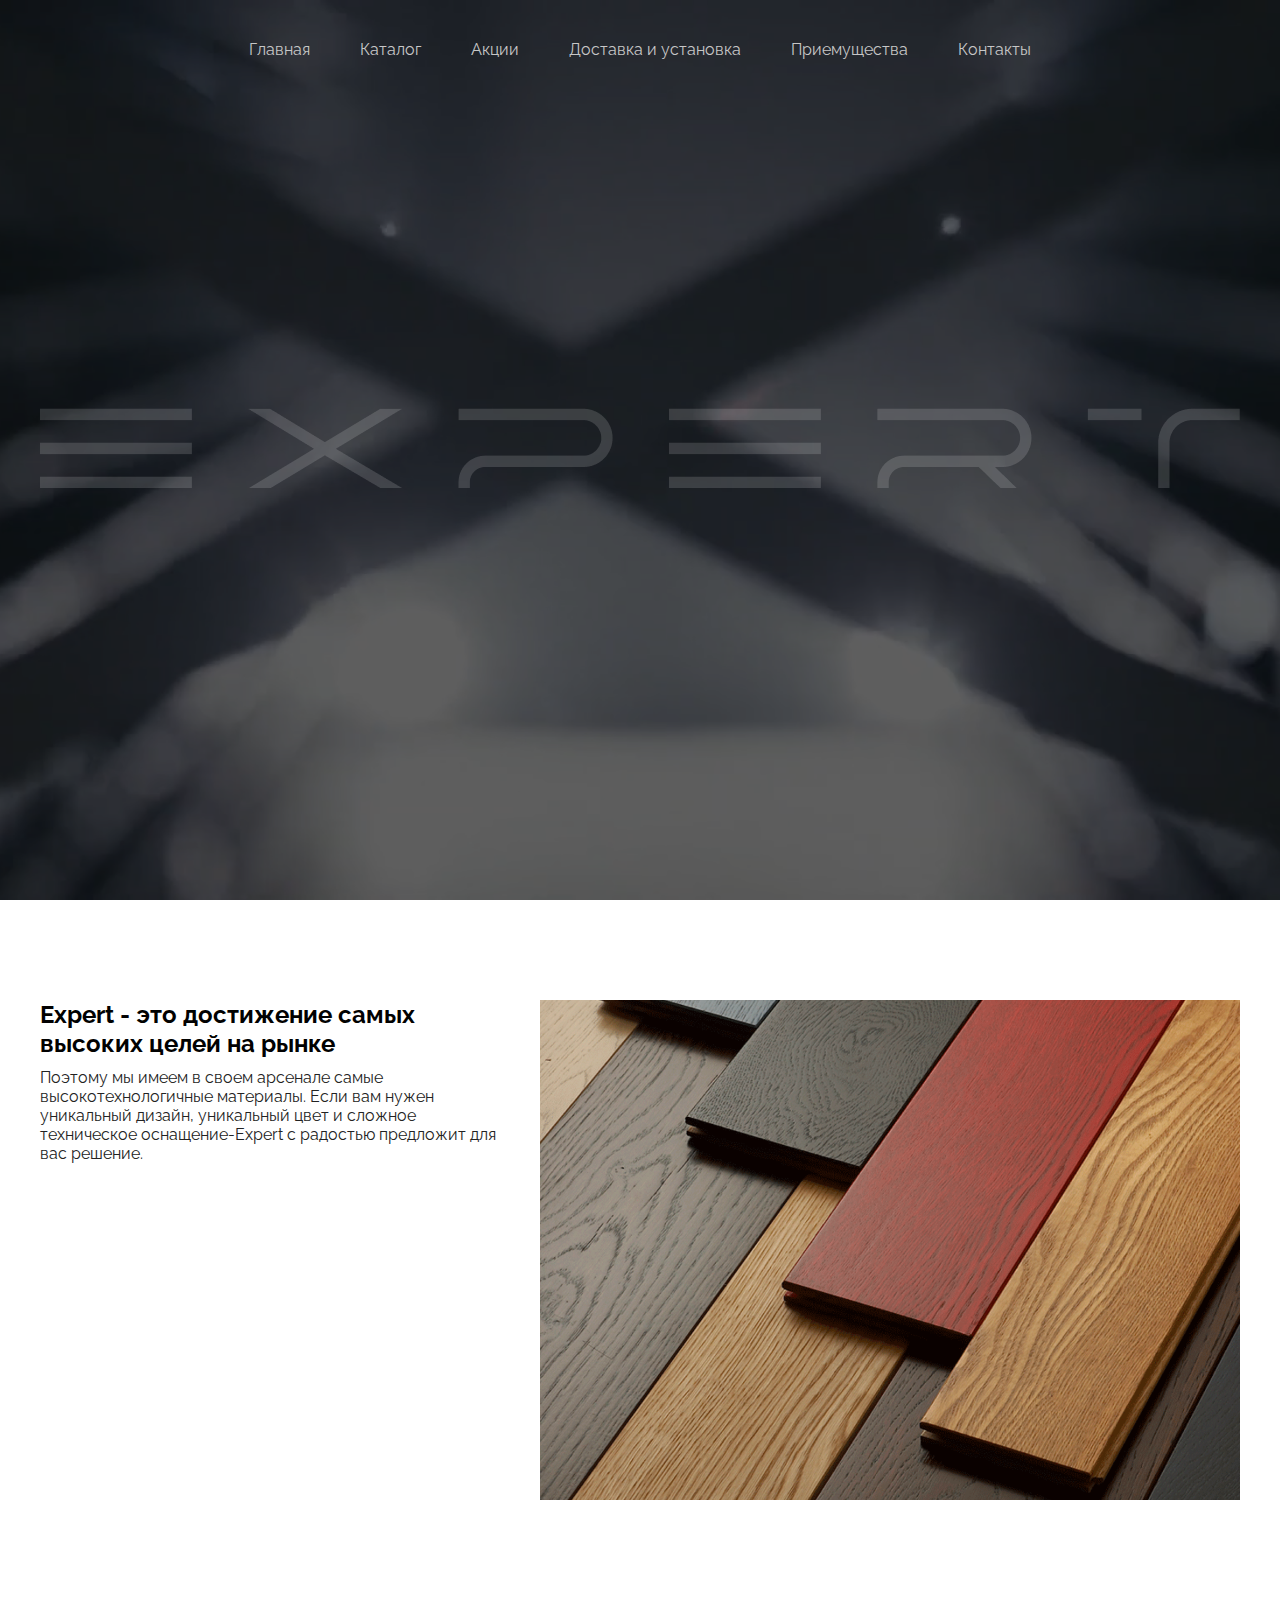
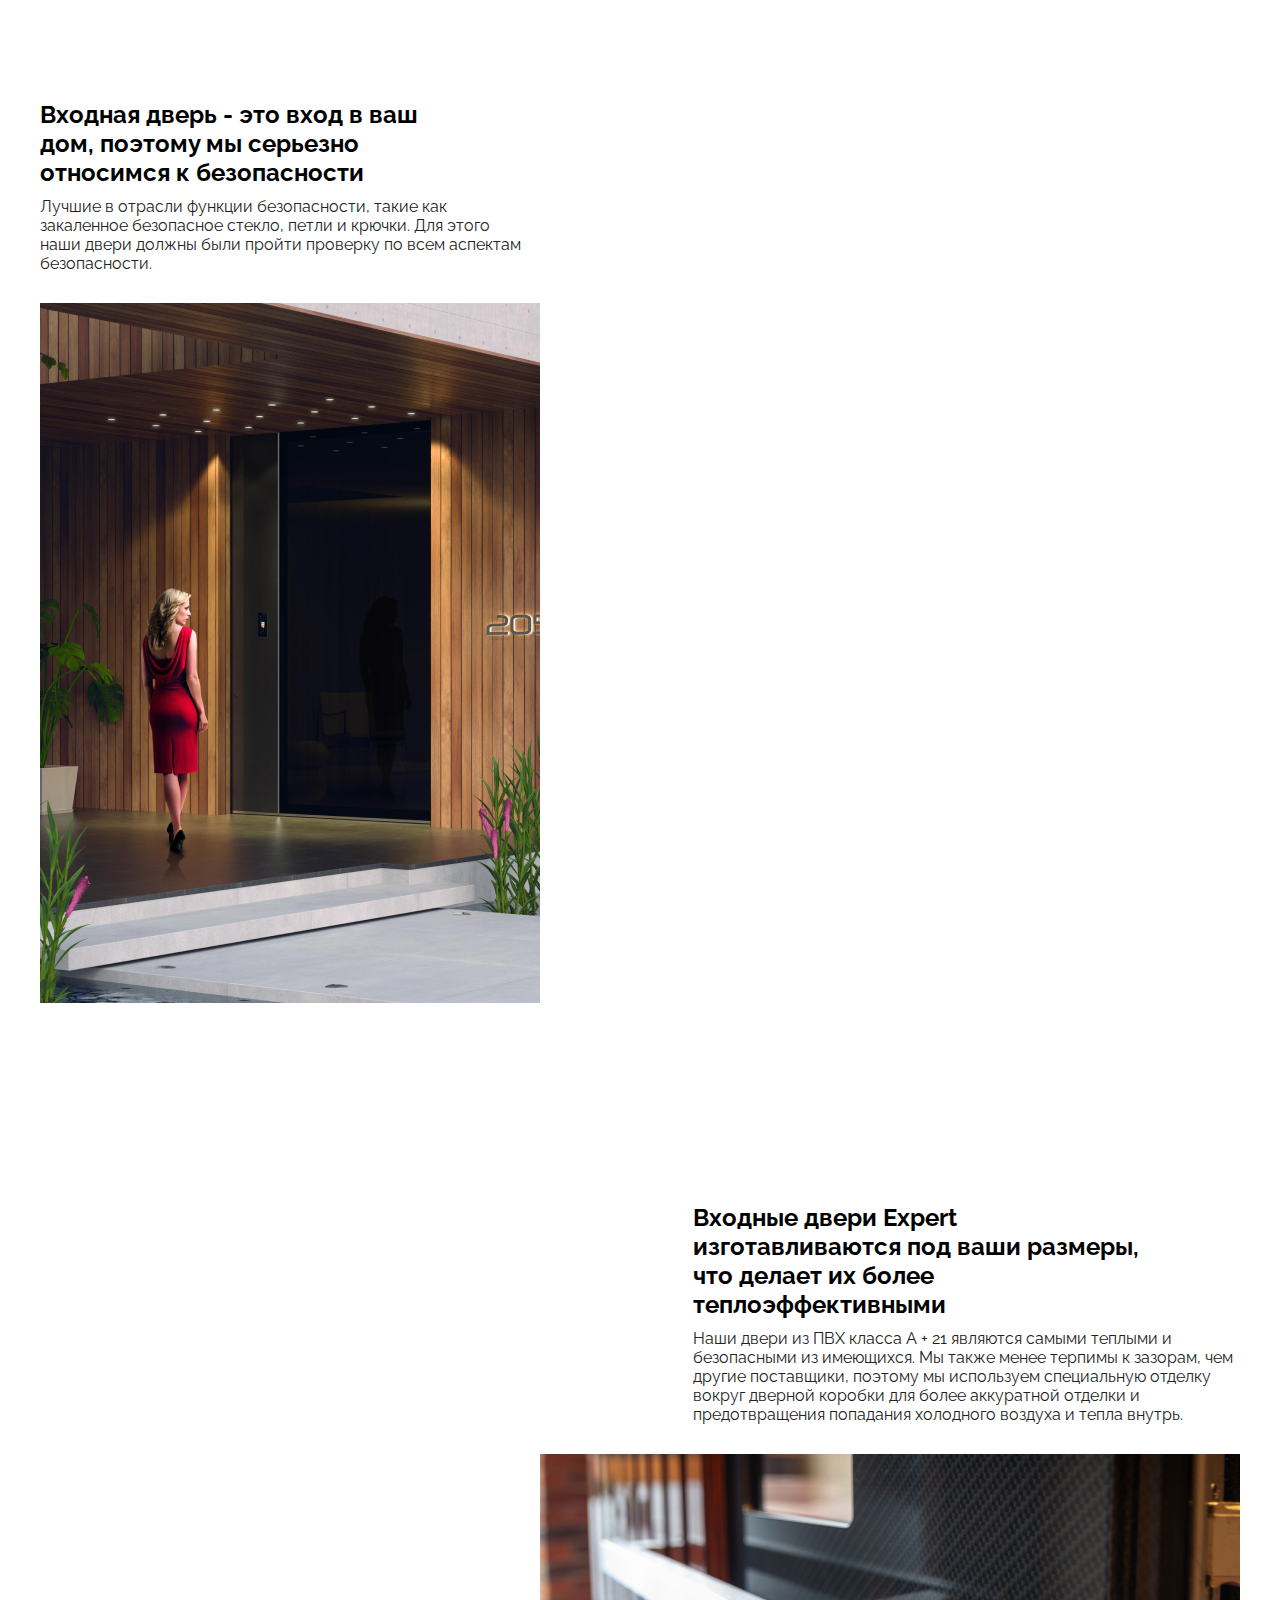
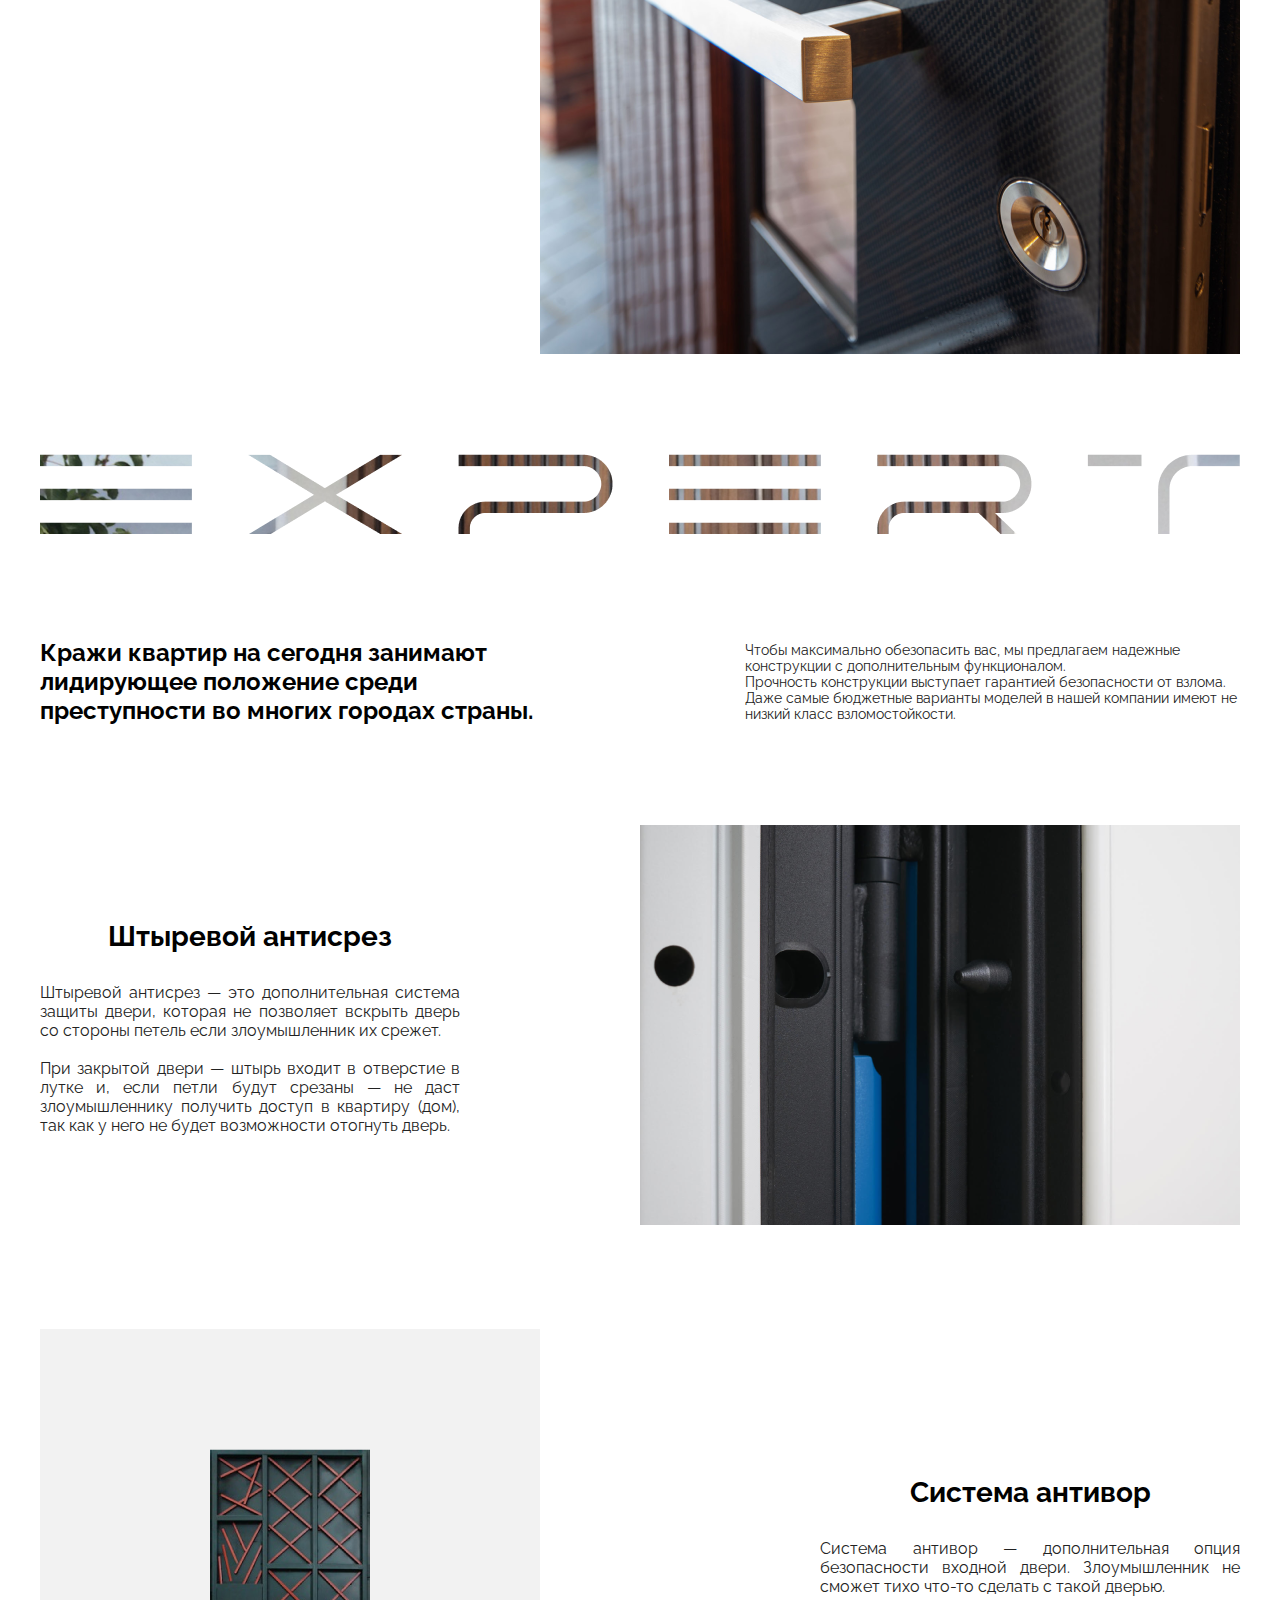
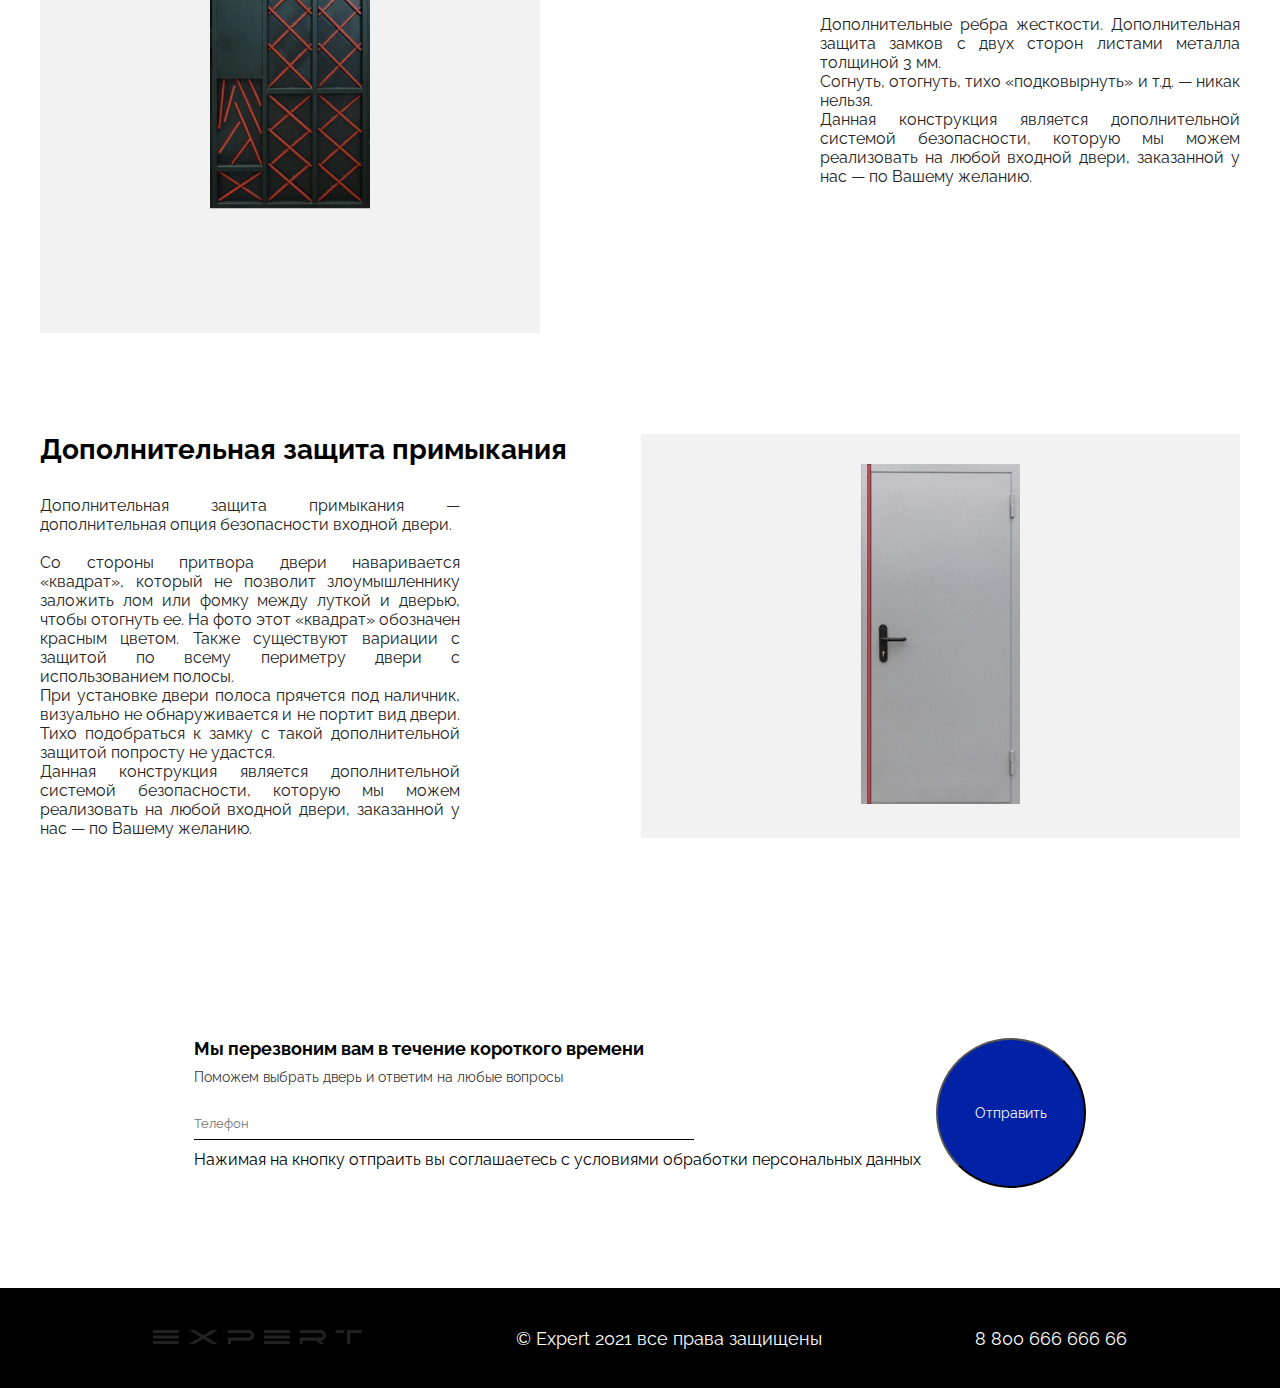
==== index.html @ bbf94a46 "doors" ====
<!DOCTYPE html>
<html lang="en">

<head>
    <meta charset="UTF-8">
    <meta http-equiv="X-UA-Compatible" content="IE=edge">
    <meta name="viewport" content="width=device-width, initial-scale=1.0">
    <link rel="shortcut icon" href="img/Union.svg" type="image/x-icon">
    <title>Expert</title>
    <link rel="stylesheet" href="css/all.min.css">
    <link rel="stylesheet" href="css/main.css">
    <link rel="stylesheet" href="css/media.css">
    <script src="js/jQuery.js"></script>
</head>

<body>
    <header class="main__header">
        <div class="container">
            <div class="header__nav">
                <ul class="header__list">
                    <li class="header__item">
                        <a href="#!" class="header__link">Главная</a>
                    </li>
                    <li class="header__item">
                        <a href="pages/catalog.html" class="header__link">Каталог</a>
                    </li>
                    <li class="header__item">
                        <a href="pages/catalog.html#discount" class="header__link">Акции</a>
                    </li>
                    <li class="header__item">
                        <a href="pages/delivery.html" class="header__link">Доставка и установка</a>
                    </li>
                    <li class="header__item">
                        <a href="#features" class="header__link">Приемущества</a>
                    </li>
                    <li class="header__item">
                        <a href="#contact" class="header__link">Контакты</a>
                    </li>
                </ul>
            </div>
            <div class="header__menu"></div>
        </div>
        <div class="header__logo">
            <img src="img/expertGrey.png" alt="">
        </div>
    </header>
    <main>
        <section class="features" id="features">
            <div class="container">
                <div class="firstFeature feature">
                    <div class="firstFeature__content">
                        <h2 class="firstFeature__title title">Expert - это достижение самых высоких целей на рынке</h2>
                        <p class="firstFeature__txt txt">
                            Поэтому мы имеем в своем арсенале самые высокотехнологичные материалы. Если вам нужен
                            уникальный дизайн, уникальный цвет и сложное техническое оснащение-Expert с радостью
                            предложит для вас решение.
                        </p>
                    </div>
                    <div class="firstFeature__img feature__img">
                        <img src="img/goalBanner.png" alt="">
                    </div>
                </div>

                <div class="secondFeature feature">
                    <div class="secondFeature__content">
                        <h2 class="secondFeature__title title">Входная дверь - это вход в ваш дом, поэтому мы серьезно
                            относимся к безопасности </h2>
                        <p class="secondFeature__txt txt">
                            Лучшие в отрасли функции безопасности, такие как закаленное безопасное стекло, петли и
                            крючки. Для этого наши двери должны были пройти проверку по всем аспектам безопасности.
                        </p>
                    </div>
                    <div class="secondFeature__img feature__img">
                        <img src="img/safeBanner.png" alt="">
                    </div>
                </div>

                <div class="thirdFeature feature">
                    <div class="thirdFeature__content">
                        <h2 class="thirdFeature__title title">Входные двери Expert изготавливаются под ваши размеры, что
                            делает их более теплоэффективными</h2>
                        <p class="thirdFeature__txt txt">
                            Наши двери из ПВХ класса A + 21 являются самыми теплыми и безопасными из имеющихся. Мы также
                            менее терпимы к зазорам, чем другие поставщики, поэтому мы используем специальную отделку
                            вокруг дверной коробки для более аккуратной отделки и предотвращения попадания холодного
                            воздуха и тепла внутрь.
                        </p>
                    </div>
                    <div class="thirdFeature__img feature__img">
                        <img src="img/sizeBanner.png" alt="">
                    </div>
                </div>

            </div>
        </section>
        <div class="expert__banner container">
            <img src="img/expertColor.png" alt="" class="expert__banner-image">
        </div>
        <section class="safe">
            <div class="container">
                <div class="safe__info">
                    <h2 class="safe__info-title title">
                        Кражи квартир на сегодня занимают лидирующее положение среди преступности во многих городах
                        страны.
                    </h2>
                    <p class="safe__info-txt txt">
                        Чтобы максимально обезопасить вас, мы предлагаем надежные конструкции с дополнительным
                        функционалом.<br>
                        Прочность конструкции выступает гарантией безопасности от взлома. Даже самые бюджетные варианты
                        моделей в нашей компании имеют не низкий класс взломостойкости.
                    </p>
                </div>
                <div class="safe__content">
                    <div class="safe__content-info">
                        <h2 class="safe__content-title">Штыревой антисрез</h2>
                        <p class="safe__content-txt txt">
                            Штыревой антисрез — это дополнительная система защиты двери, которая не позволяет вскрыть дверь со стороны петель если злоумышленник их срежет.<br><br>
                            При закрытой двери — штырь входит в отверстие в лутке и, если петли будут срезаны — не даст злоумышленнику получить доступ в квартиру (дом), так как у него не будет возможности
                            отогнуть дверь.
                        </p>
                    </div>
                    <div class="safe__content-img">
                        <img src="img/safe1.png" alt="">
                    </div>
                </div>
                <div class="safe__content">
                    <div class="safe__content-img firstSafe__border">
                        <img src="img/safe2.png" alt="">
                    </div>
                    <div class="safe__content-info">
                        <h2 class="safe__content-title">Система антивор</h2>
                        <p class="safe__content-txt txt">
                            Система антивор — дополнительная опция безопасности входной двери. Злоумышленник не сможет тихо что-то сделать с такой дверью.<br><br>
                            Дополнительные ребра жесткости. Дополнительная защита замков с двух сторон листами металла толщиной 3 мм.<br>
                            Согнуть, отогнуть, тихо «подковырнуть» и т.д. — никак нельзя.<br>
                            Данная конструкция является дополнительной системой безопасности, которую мы можем
                            реализовать на любой входной двери, заказанной у нас — по Вашему желанию.<br>
                        </p>
                    </div>

                </div>
                <div class="safe__content">
                    <div class="safe__content-info">
                        <h2 class="safe__content-title">Дополнительная защита примыкания</h2>
                        <p class="safe__content-txt txt">
                            Дополнительная защита примыкания — дополнительная опция безопасности входной двери.<br><br>
                            Со стороны притвора двери наваривается «квадрат», который не позволит злоумышленнику
                            заложить лом или фомку между луткой и дверью, чтобы отогнуть ее. На фото этот «квадрат»
                            обозначен красным цветом. Также существуют вариации с защитой по всему периметру двери с
                            использованием полосы.<br>
                            При установке двери полоса прячется под наличник, визуально не обнаруживается и не портит вид двери. Тихо подобраться к замку с такой дополнительной защитой попросту не удастся.<br>
                            Данная конструкция является дополнительной системой безопасности, которую мы можем
                            реализовать на любой входной двери, заказанной у нас — по Вашему желанию.
                        </p>
                    </div>
                    <div class="safe__content-img secondSafe__border">
                        <img src="img/safe3.png" alt="">
                    </div>
                </div>
            </div>
        </section>
        <section class="contact" id="contact">
            <div class="container">
                <div class="contact__info">
                    <h2 class="contact__title">Мы перезвоним вам в течение короткого времени</h2>
                    <span class="firstInfo__span">Поможем выбрать дверь и ответим на любые вопросы</span>
                    <input type="text" class="contact__input" placeholder="Телефон">
                    <span class="">Нажимая на кнопку отпраить вы соглашаетесь с условиями обработки персональных данных</span>
                </div>
                <button class="contact__button">Отправить</button>
            </div>
            
        </section>
    </main>
    <footer>
            <div class="footer__logo">
                <img src="img/smallLogo.png" alt="">
            </div>
            <span class="footer__span">&copy; Expert 2021 все права защищены</span>
            <a class="footer__span" href="tel:+8 800 666 666 66">8 800 666 666 66</a>
    </footer>

    <script src="js/main.js"></script>
</body>

</html>
---- css/main.css ----
@import 'font.css';

* {
    margin: 0;
    padding: 0;
    box-sizing: border-box;
    font-family: "Raleway";
    scroll-behavior: smooth;
}

/* 
body {
    background-size: cover;
} */

ul {
    list-style: none;
}

a {
    text-decoration: none;
}

.container {
    max-width: 1200px;
    width: 100%;
    margin: 0 auto;
}

.title {
    color: #010101;
    font-size: 24px;
    letter-spacing: 2%;
    line-height: 28, 8px;
}

.txt {
    color: #222;
    letter-spacing: 2%;
    line-height: 20, 8px;
}

/* header start */

.main__header {
    position: relative;
    width: 100%;
    min-height: 100vh;
    background: url(../img/headerBack.png) no-repeat center center / cover;
}

.header__nav {
    display: flex;
    align-items: center;
    justify-content: center;
}

.header__list {
    display: flex;
    justify-content: center;
    align-items: center;
    column-gap: 50px;
    padding: 40px 0;
}

.header__link {
    color: #C7C7C7;
    letter-spacing: 2%;
    transition: .5s;
}

.header__link:hover {
    color: #fff;
}

.header__logo {
    position: absolute;
    top: 50%;
    left: 50%;
    transform: translate(-50%, -50%);
}

/* header end */

/* feature start */

.feature {
    padding-top: 100px;
    margin-bottom: 100px;
}

.firstFeature {
    display: flex;
    justify-content: space-between;
}

.firstFeature__title {
    max-width: 404px;
    width: 100%;
    margin-bottom: 10px;
}

.firstFeature__txt {
    max-width: 460px;
    width: 100%;
}

.firstFeature__img {
    max-width: 700px;
    max-height: 500px;
    overflow: hidden;
}

.feature__img {
    width: 100%;
    height: 100%;
    object-fit: cover;
}

.secondFeature__title {
    max-width: 411px;
    width: 100%;
    margin-bottom: 10px;
}

.secondFeature__txt {
    max-width: 485px;
    width: 100%;
    margin-bottom: 30px;
}

.secondFeature__img {
    max-width: 500px;
    max-height: 700px;
    overflow: hidden;
}

.thirdFeature {
    display: flex;
    flex-direction: column;
    align-items: end;
}

.thirdFeature__title {
    max-width: 449px;
    width: 100%;
    margin-bottom: 10px;
}

.thirdFeature__txt {
    max-width: 547px;
    width: 100%;
    margin-bottom: 30px;
}

.thirdFeature__img {
    max-width: 700px;
    max-height: 500px;
    overflow: hidden;
}

/* feature end */
/* expert start */

.expert__banner {
    margin-bottom: 100px;
}

/* expert end */

/* safe start */

.safe__info,
.safe__content {
    display: flex;
    justify-content: space-between;
    align-items: center;
    margin-bottom: 100px;
}

.safe__info-title {
    max-width: 500px;
    width: 100%;
}

.safe__info-txt {
    max-width: 495px;
    width: 100%;
    font-size: 14px;
}

.safe__content-info {
    text-align: center;
}

.safe__content-title {
    font-size: 28px;
    color: #010101;
    margin-bottom: 30px;
}

.safe__content-txt {
    max-width: 420px;
    width: 100%;
    text-align: justify;
}

.firstSafe__border,
.secondSafe__border {
    background: #f2f2f2;
}

.firstSafe__border {
    padding: 120px 170px;
}

.secondSafe__border {
    padding: 30px 220px;
}

/* safe end */
/* contact start */

.contact {
    display: flex;
    justify-content: center;
    padding: 100px 0;
}

.contact__title {
    font-size: 18px;
    margin-bottom: 10px;
}

.contact .container {
    display: flex;
    justify-content: center;
}

.contact__info {
    display: flex;
    flex-direction: column;
}

.firstInfo__span {
    margin-bottom: 30px;
    font-size: 14px;
    color: #383838;
}

.contact__input {
    max-width: 500px;
    width: 100%;
    border: none;
    border-bottom: 1px solid #010101;
    padding-bottom: 8px;
    margin-bottom: 10px;
}

.contact__button {
    width: 150px;
    height: 150px;
    font-size: 14px;
    color: #fefefe;
    background: #0222A5;
    display: flex;
    justify-content: center;
    align-items: center;
    border-radius: 50%;
    margin-left: 15px;
}

/* contact end */
/* footer__start */

footer {
    min-height: 100px;
    background: #010101;
    display: flex;
    align-items: center;
    justify-content: space-evenly;
}

.footer__span {
    color: #fefefe;
    font-size: 18px;
}

/* footer__ end */

/* delivery start */

.delivery {
    position: relative;
    padding: 150px 0;
    width: 100%;
    min-height: 500px;
    background: #010101;
}

.delivery__nav {
    justify-content: space-between;
}

.delivery__link {
    color: #222;
}

.delivery__link:hover {
    color: rgb(131, 62, 62);
}

.delivery__info {
    display: flex;
    flex-direction: column;
    justify-content: center
}

.delivery__info-title {
    font-size: 24px;
    max-width: 586px;
    width: 100%;
    color: #fefefe;
    margin-bottom: 20px;
}

.delivery__info-txt {
    font-size: 18px;
    max-width: 350px;
    width: 100%;
    color: #727272;
    margin-bottom: 40px;
}

.delivery__info-btn {
    font-size: 18px;
    color: #fefefe;
    display: flex;
    align-items: center;
    column-gap: 10px;
}

.delivery__img {
    position: absolute;
    top: 0;
    right: 0;
}

.delivery__content {
    margin: 100px 0;
    display: flex;
    flex-direction: column;
}

.delivery__content-title {
    max-width: 660px;
    width: 100%;
    font-size: 24px;
    color: #010101;
    margin-bottom: 20px;
}

.delivery__content-txt {
    max-width: 522px;
    width: 100%;
    color: #010101;
    margin-bottom: 30px;
    padding: 10px 0;
    border-top: 1px solid #e5e5e5;
    border-bottom: 1px solid #e5e5e5;
}

.delivery__content-txt2 {
    max-width: 490px;
    width: 100%;
    color: #212121;
    margin-bottom: 10px;
}

.delivery__content-km {
    max-width: 470px;
    min-height: 40px;
    width: 100%;
    height: 100%;
    display: flex;
    align-items: center;
    justify-content: center;
    font-size: 14px;
    color: #010101;
    background: #e6e6e6;
    margin-bottom: 20px;
}

.delivery__content-span {
    font-size: 14px;
    color: #0222A5;
    letter-spacing: 2%;
}

/* delivery end */

/* catalogs start */

.catalogs .container {
    margin: 50px auto;
    display: flex;
    justify-content: space-between;
}

.catalog__title {
    font-size: 20px;
    margin-bottom: 15px;
}

.catalog__item {
    margin-bottom: 10px;
}

.catalog__link {
    color: #727272;
    transition: .4s;
}

.catalog__link:hover {
    color: #222;
}

.shop__cards {
    display: flex;
    justify-content: space-between;
    margin-bottom: 100px;
}

.shop__card-box {
    max-width: 370px;
    width: 100%;
    min-height: 487px;
    background: #f2f2f2;
    display: flex;
    align-items: center;
    justify-content: center;
    flex-direction: column;
    padding: 0 105px;
    margin-bottom: 10px;
    position: relative;
}

.shop__name {
    font-weight: 600;
    font-size: 18px;
    color: #010101;
}

.shop__product {
    margin-bottom: 20px;
    color: #727272;
}

.shop__card-price {
    display: flex;
    justify-content: flex-end;
    color: #010101;
}

.shop__discount {
    display: flex;
    column-gap: 15px;
    justify-content: flex-end;
}

.discount__price {
    text-decoration: line-through;
    color: #727272;
}

.discount__span {
    position: absolute;
    top: 0;
    left: 0;
    width: 50px;
    height: 50px;
    color: #fefefe;
    background: #0222A5;
    display: flex;
    align-items: center;
    justify-content: center;
}

/* catalogs end */
/* desc start */

.desc {
    margin-bottom: 50px;
}

.desc__boxes {
    display: flex;
    column-gap: 30px;
}

.desc__box {
    padding: 10px;
    max-width: 200px;
    width: 100%;
    border: 1px solid #C7C7C7;
}

.desc__form {
    display: flex;
    flex-direction: column;
}

.desc__span {
    display: flex;
    align-items: center;
    justify-content: space-between;
}

.desc__form-input {
    margin: 10px 0;
}

#price,
#material,
#color {
    margin-top: 20px;
}

/* desc end */
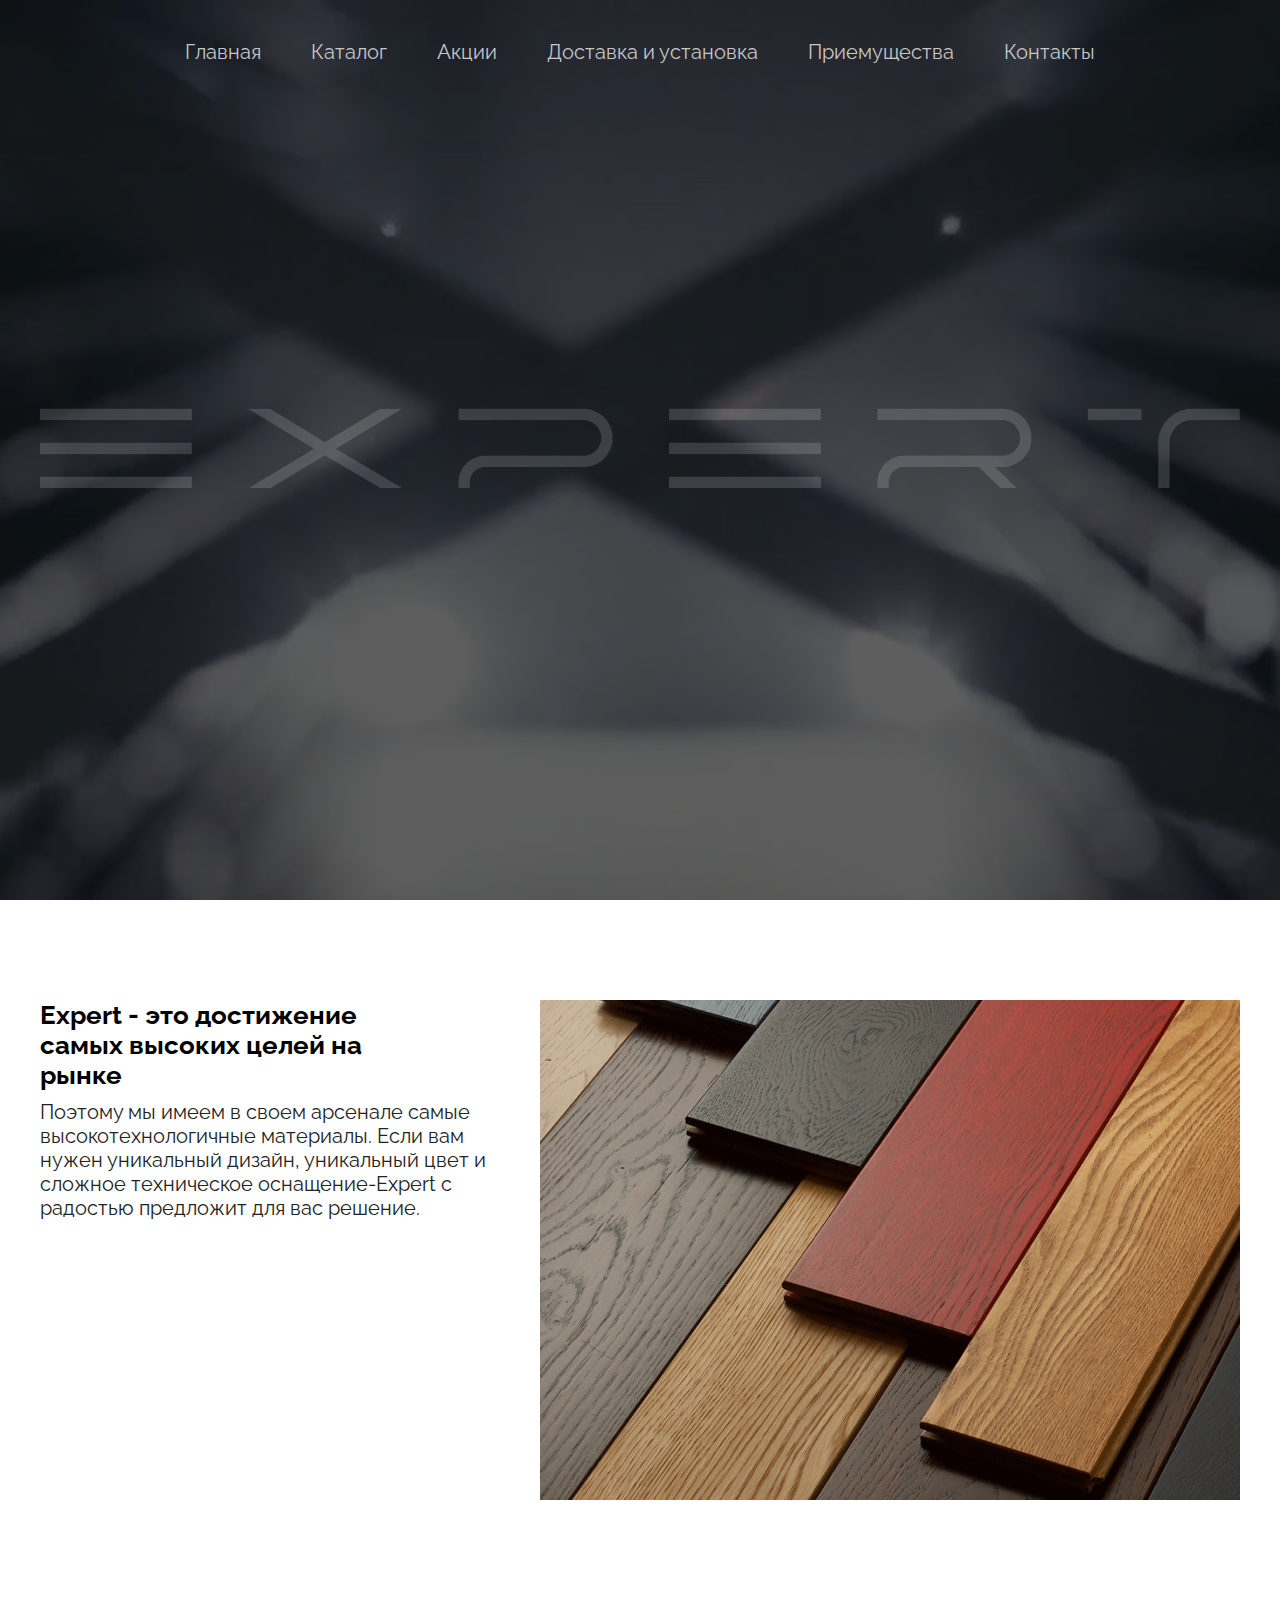
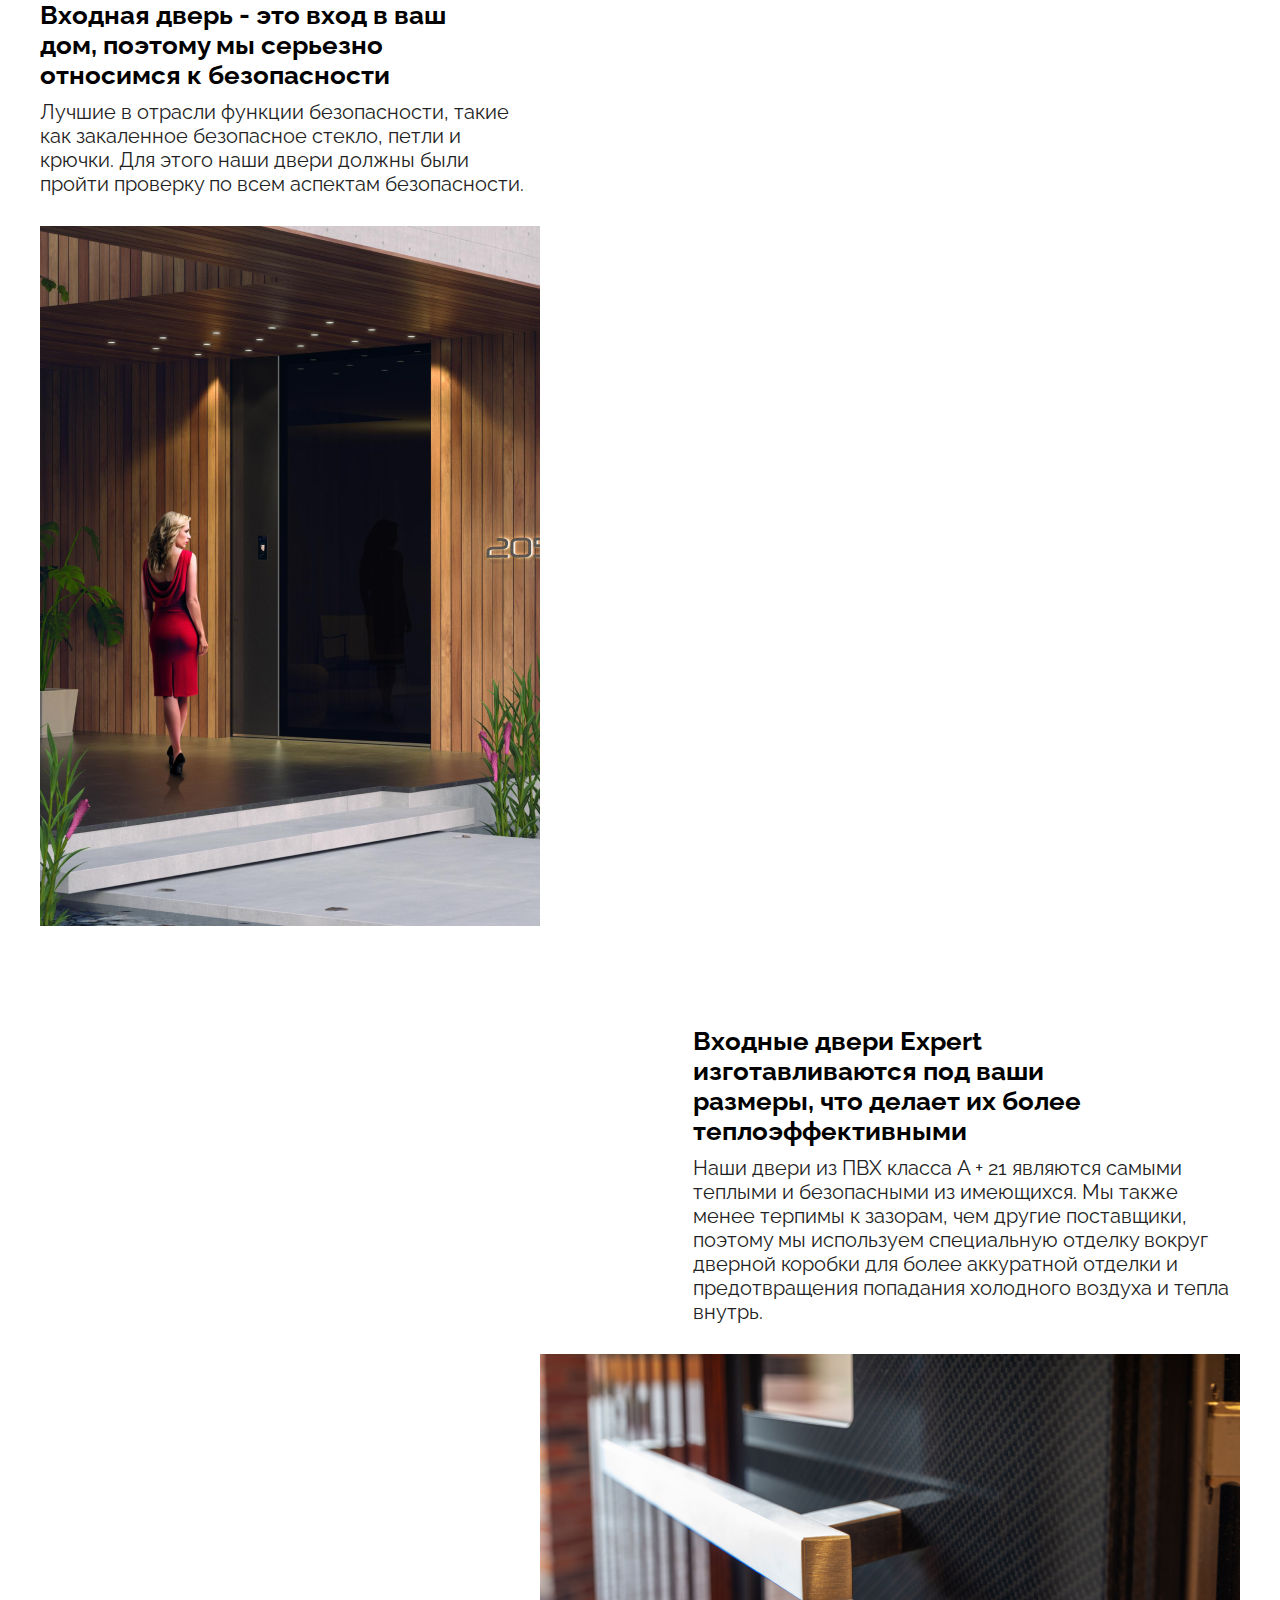
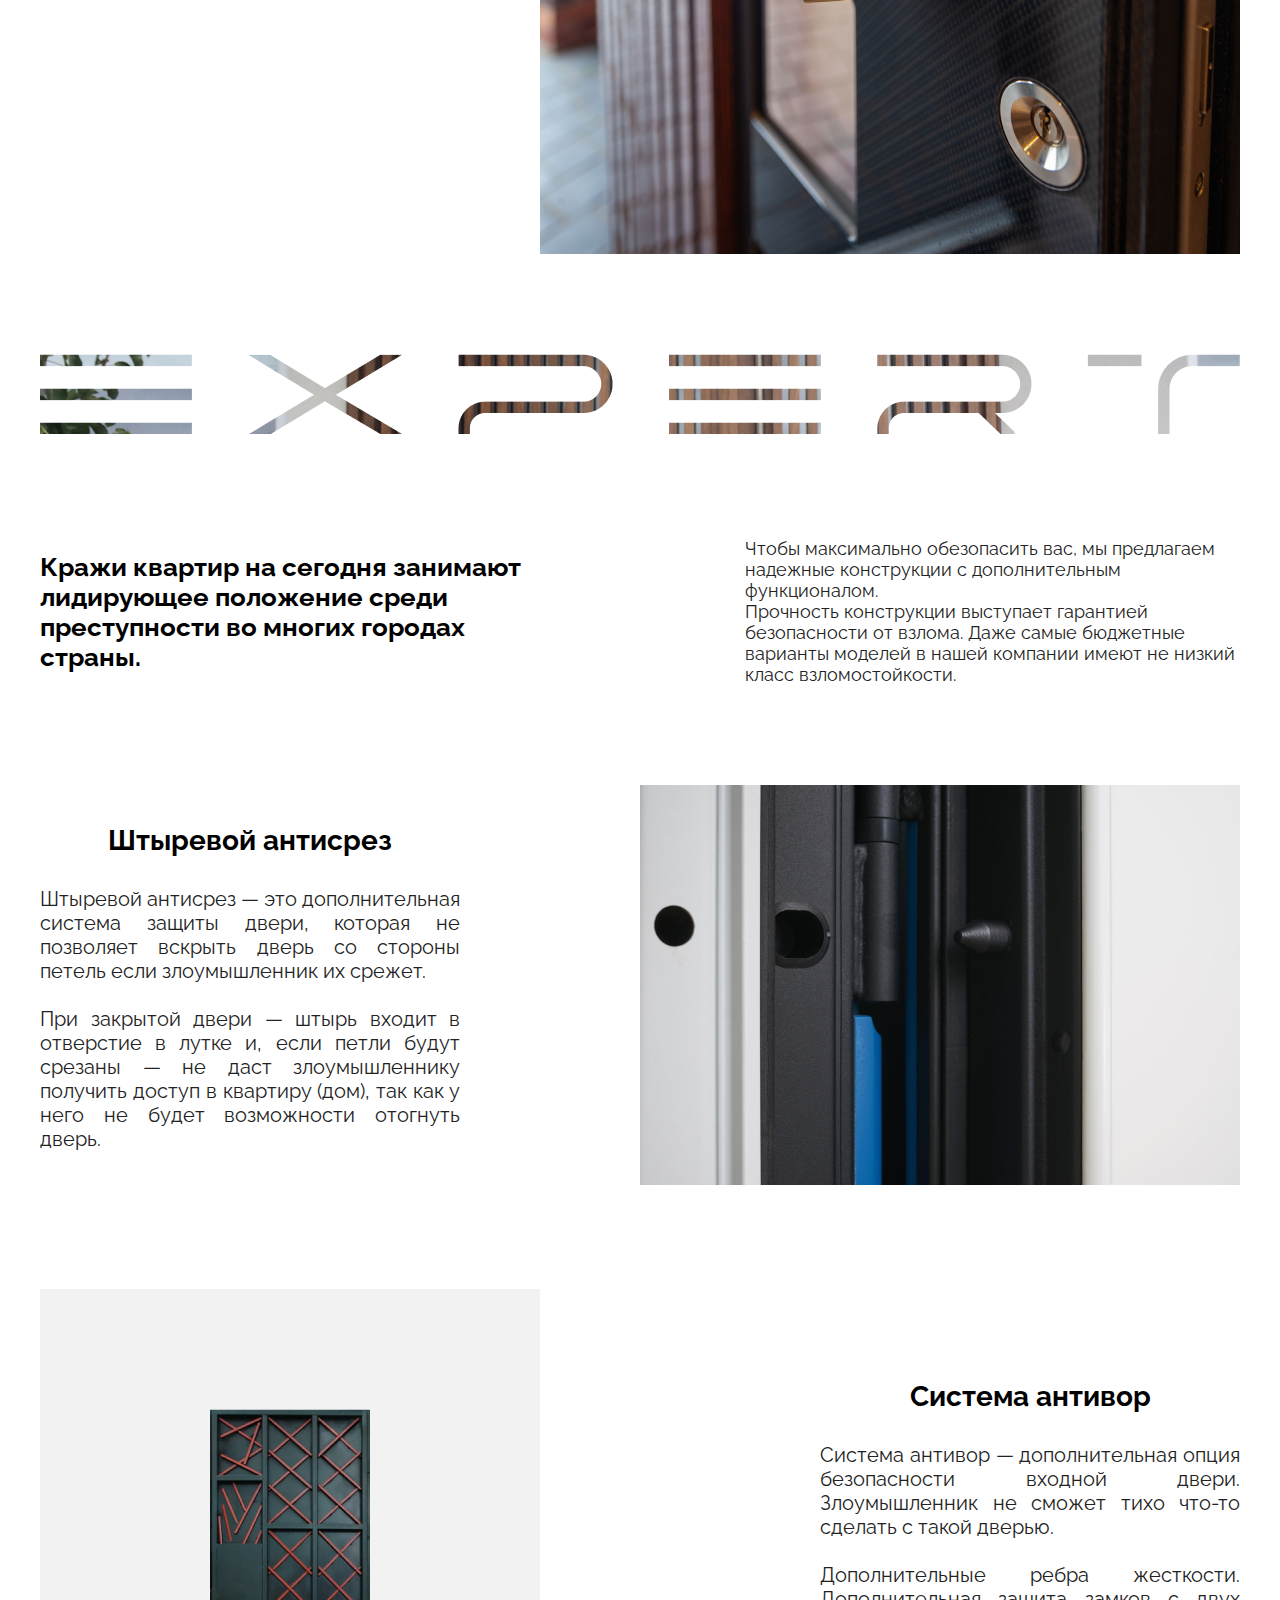
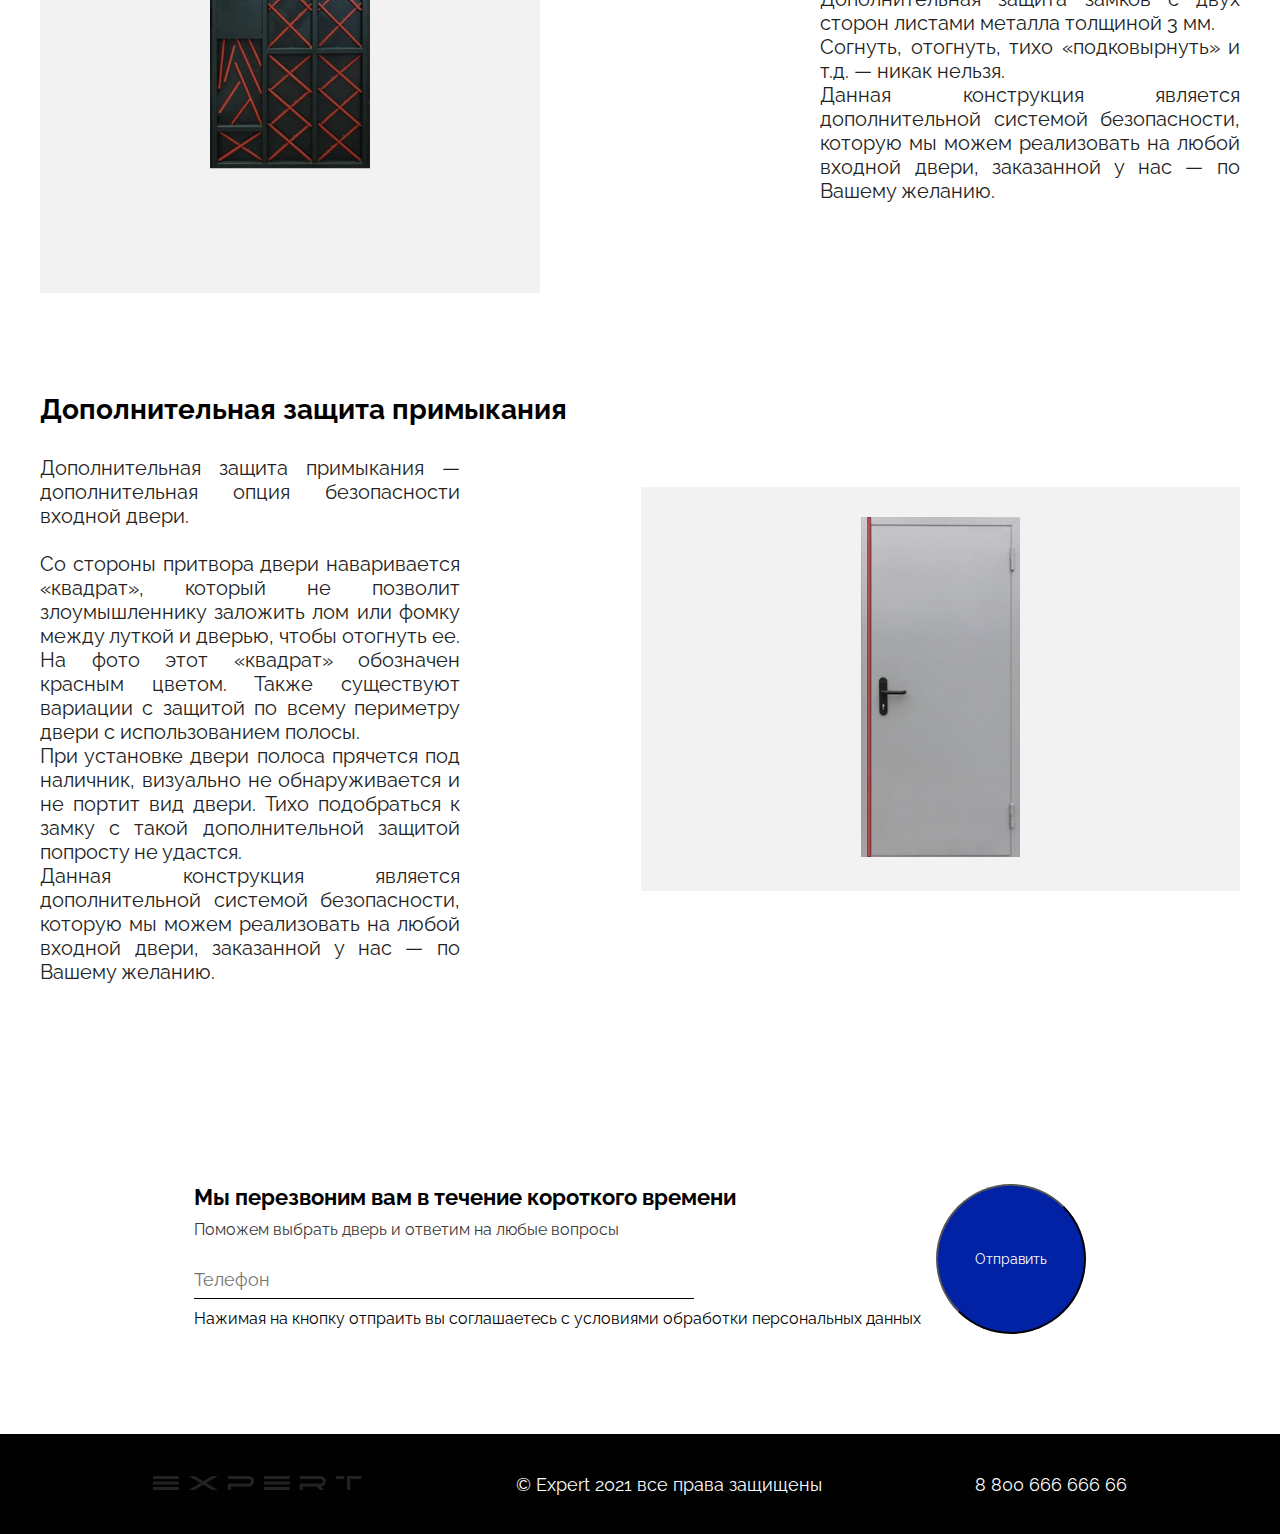
==== commit 027168eb: "big fonts" ====
--- a/index.html
+++ b/index.html
@@ -56,8 +56,8 @@
                             предложит для вас решение.
                         </p>
                     </div>
-                    <div class="firstFeature__img feature__img">
-                        <img src="img/goalBanner.png" alt="">
+                    <div class="firstFeature__img">
+                        <img src="img/goalBanner.png" alt="" class="feature__img">
                     </div>
                 </div>
 
@@ -70,8 +70,8 @@
                             крючки. Для этого наши двери должны были пройти проверку по всем аспектам безопасности.
                         </p>
                     </div>
-                    <div class="secondFeature__img feature__img">
-                        <img src="img/safeBanner.png" alt="">
+                    <div class="secondFeature__img">
+                        <img src="img/safeBanner.png" alt="" class="feature__img">
                     </div>
                 </div>
 
@@ -86,8 +86,8 @@
                             воздуха и тепла внутрь.
                         </p>
                     </div>
-                    <div class="thirdFeature__img feature__img">
-                        <img src="img/sizeBanner.png" alt="">
+                    <div class="thirdFeature__img">
+                        <img src="img/sizeBanner.png" alt="" class="feature__img">
                     </div>
                 </div>
 
--- a/css/main.css
+++ b/css/main.css
@@ -29,7 +29,7 @@
 
 .title {
     color: #010101;
-    font-size: 24px;
+    font-size: 26px;
     letter-spacing: 2%;
     line-height: 28, 8px;
 }
@@ -37,7 +37,8 @@
 .txt {
     color: #222;
     letter-spacing: 2%;
-    line-height: 20, 8px;
+    line-height: 20,8px;
+    font-size: 20px;
 }
 
 /* header start */
@@ -67,6 +68,7 @@
     color: #C7C7C7;
     letter-spacing: 2%;
     transition: .5s;
+    font-size: 20px;
 }
 
 .header__link:hover {
@@ -86,7 +88,6 @@
 
 .feature {
     padding-top: 100px;
-    margin-bottom: 100px;
 }
 
 .firstFeature {
@@ -163,7 +164,13 @@
 /* expert start */
 
 .expert__banner {
-    margin-bottom: 100px;
+    margin: 100px auto;
+}
+
+.expert__banner-image {
+    width: 100%;
+    height: 100%;
+    object-fit: cover;
 }
 
 /* expert end */
@@ -186,7 +193,7 @@
 .safe__info-txt {
     max-width: 495px;
     width: 100%;
-    font-size: 14px;
+    font-size: 18px;
 }
 
 .safe__content-info {
@@ -228,7 +235,7 @@
 }
 
 .contact__title {
-    font-size: 18px;
+    font-size: 22px;
     margin-bottom: 10px;
 }
 
@@ -244,7 +251,7 @@
 
 .firstInfo__span {
     margin-bottom: 30px;
-    font-size: 14px;
+    font-size: 16px;
     color: #383838;
 }
 
@@ -255,6 +262,7 @@
     border-bottom: 1px solid #010101;
     padding-bottom: 8px;
     margin-bottom: 10px;
+    font-size: 18px;
 }
 
 .contact__button {
@@ -325,15 +333,15 @@
 }
 
 .delivery__info-txt {
-    font-size: 18px;
-    max-width: 350px;
+    font-size: 20px;
+    max-width: 400px;
     width: 100%;
     color: #727272;
     margin-bottom: 40px;
 }
 
 .delivery__info-btn {
-    font-size: 18px;
+    font-size: 22px;
     color: #fefefe;
     display: flex;
     align-items: center;
@@ -368,6 +376,7 @@
     padding: 10px 0;
     border-top: 1px solid #e5e5e5;
     border-bottom: 1px solid #e5e5e5;
+    font-size: 20px;
 }
 
 .delivery__content-txt2 {
@@ -375,6 +384,7 @@
     width: 100%;
     color: #212121;
     margin-bottom: 10px;
+    font-size: 20px;
 }
 
 .delivery__content-km {
@@ -389,6 +399,7 @@
     color: #010101;
     background: #e6e6e6;
     margin-bottom: 20px;
+    font-size: 18px;
 }
 
 .delivery__content-span {
@@ -408,7 +419,7 @@
 }
 
 .catalog__title {
-    font-size: 20px;
+    font-size: 22px;
     margin-bottom: 15px;
 }
 
@@ -419,6 +430,7 @@
 .catalog__link {
     color: #727272;
     transition: .4s;
+    font-size: 18px;
 }
 
 .catalog__link:hover {
@@ -447,7 +459,7 @@
 
 .shop__name {
     font-weight: 600;
-    font-size: 18px;
+    font-size: 22px;
     color: #010101;
 }
 
@@ -460,6 +472,7 @@
     display: flex;
     justify-content: flex-end;
     color: #010101;
+    font-size: 20px;
 }
 
 .shop__discount {
--- a/css/media.css
+++ b/css/media.css
@@ -0,0 +1,93 @@
+/* @media (max-width: 1440px) {} */
+/* @media (max-width: 1336px) {} */
+/* @media (max-width: 1320px) {} */
+/* @media (max-width: 1290px) {} */
+@media (max-width: 1140px) {
+
+    /* header start */
+    .container,
+    .expert__banner,
+    .header__logo {
+        max-width: 1000px;
+    }
+
+    .header__logo img {
+        width: 100%;
+    }
+
+    .header__link {
+        font-size: 18px;
+    }
+
+    .title {
+        font-size: 24px;
+    }
+
+    .txt {
+        font-size: 18px;
+    }
+
+    /* header end */
+
+    /* feature start */
+
+    .firstFeature__img {
+        max-width: 540px;
+    }
+
+    .firstFeature__title,
+    .firstFeature__txt {
+        max-width: 410px;
+    }
+
+    .thirdFeature__img {
+        max-width: 550px;
+    }
+
+    .secondSafe__border {
+        padding: 30px 175px;
+    }
+
+    .safe__content-img {
+        max-width: 500px;
+    }
+
+    .safe__content-img img {
+        width: 100%;
+        object-fit: cover;
+    }
+
+    .firstSafe__border {
+        padding: 70px 170px;
+    }
+
+    /* feature end */
+}
+
+@media (max-width: 1024px) {
+    /* delivery start */
+
+    .delivery__info-title,
+    .delivery__info-btn {
+        font-size: 21px;
+    }
+
+    /* delivery end */
+}
+
+@media (max-width: 992px) {
+    .container {
+        max-width: 950px;
+    }
+}
+/* @media (max-width: 768px) {} */
+/* @media (max-width: 736px) {} */
+/* @media (max-width: 734px) {} */
+/* @media (max-width: 684px) {} */
+/* @media (max-width: 667px) {} */
+/* @media (max-width: 576px) {} */
+/* @media (max-width: 414px) {} */
+/* @media (max-width: 412px) {} */
+/* @media (max-width: 375px) {} */
+/* @media (max-width: 360px) {} */
+/* @media (max-width: 320px) {} */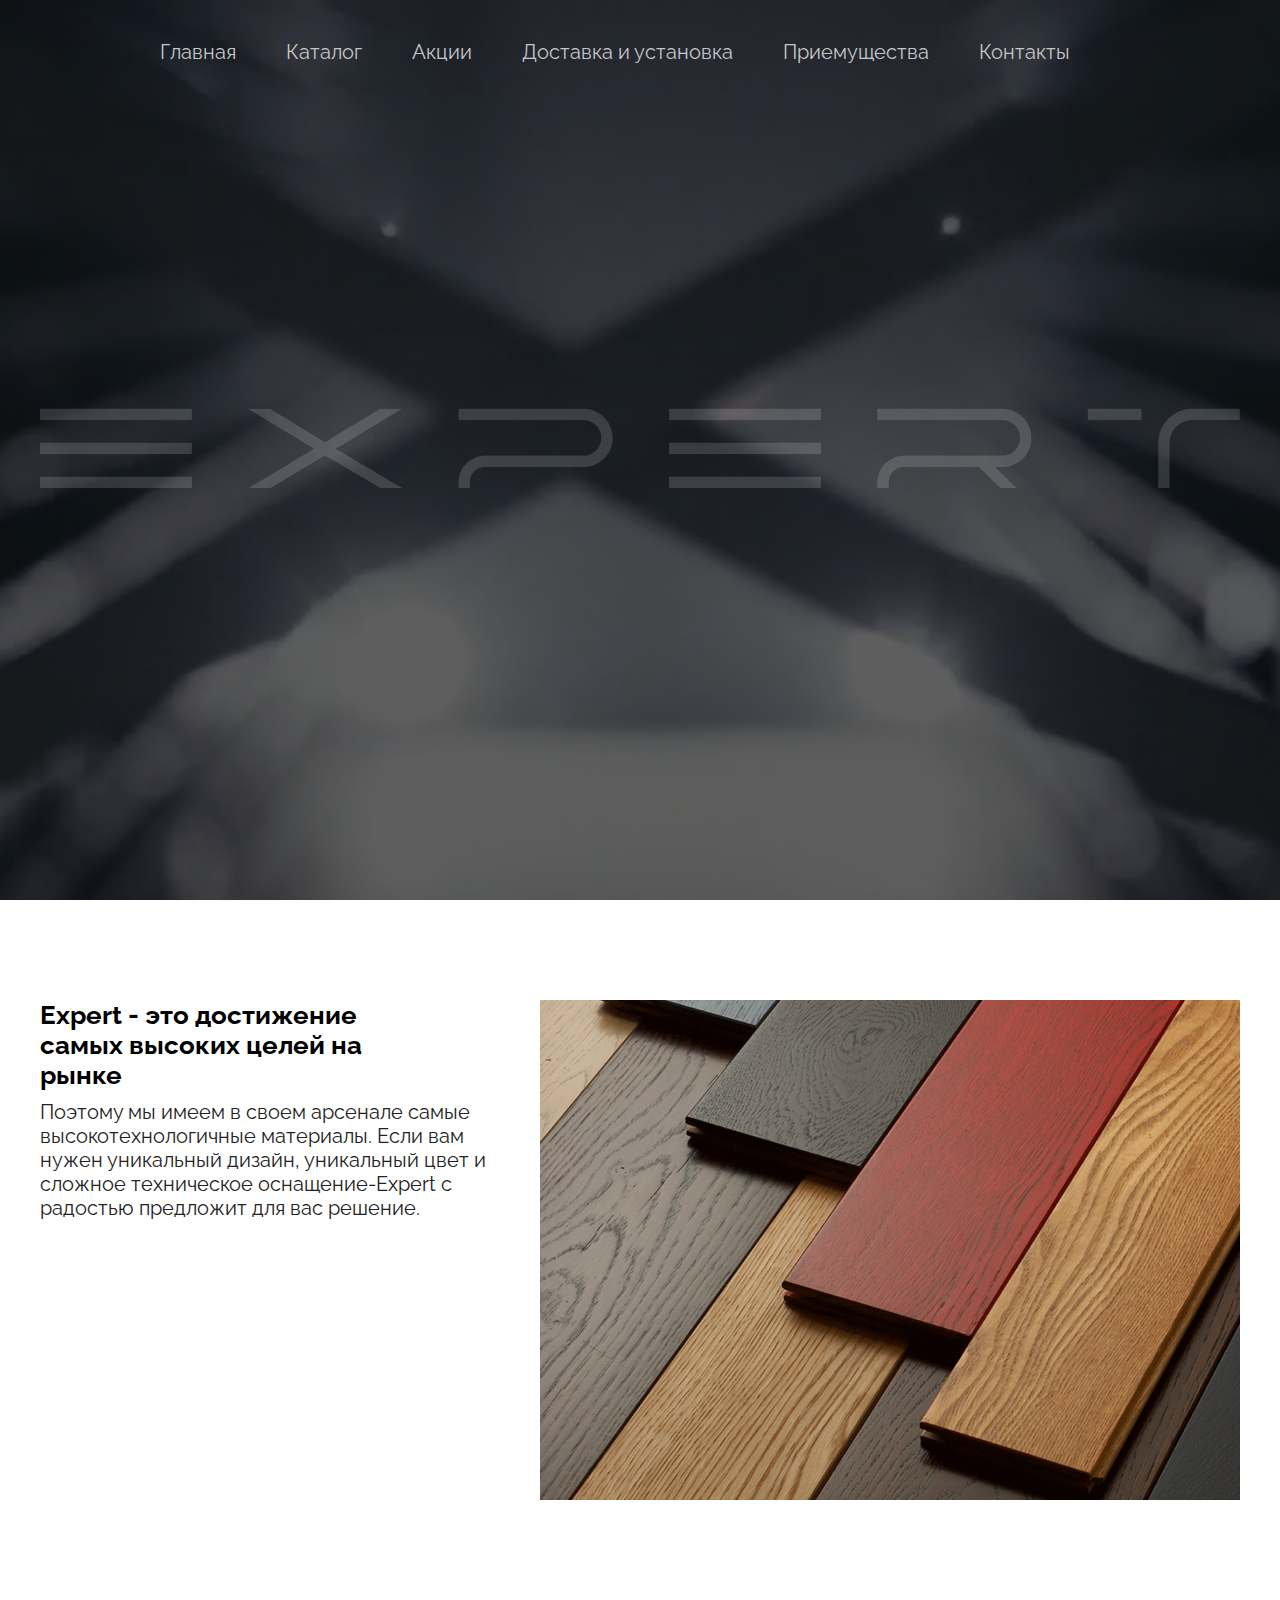
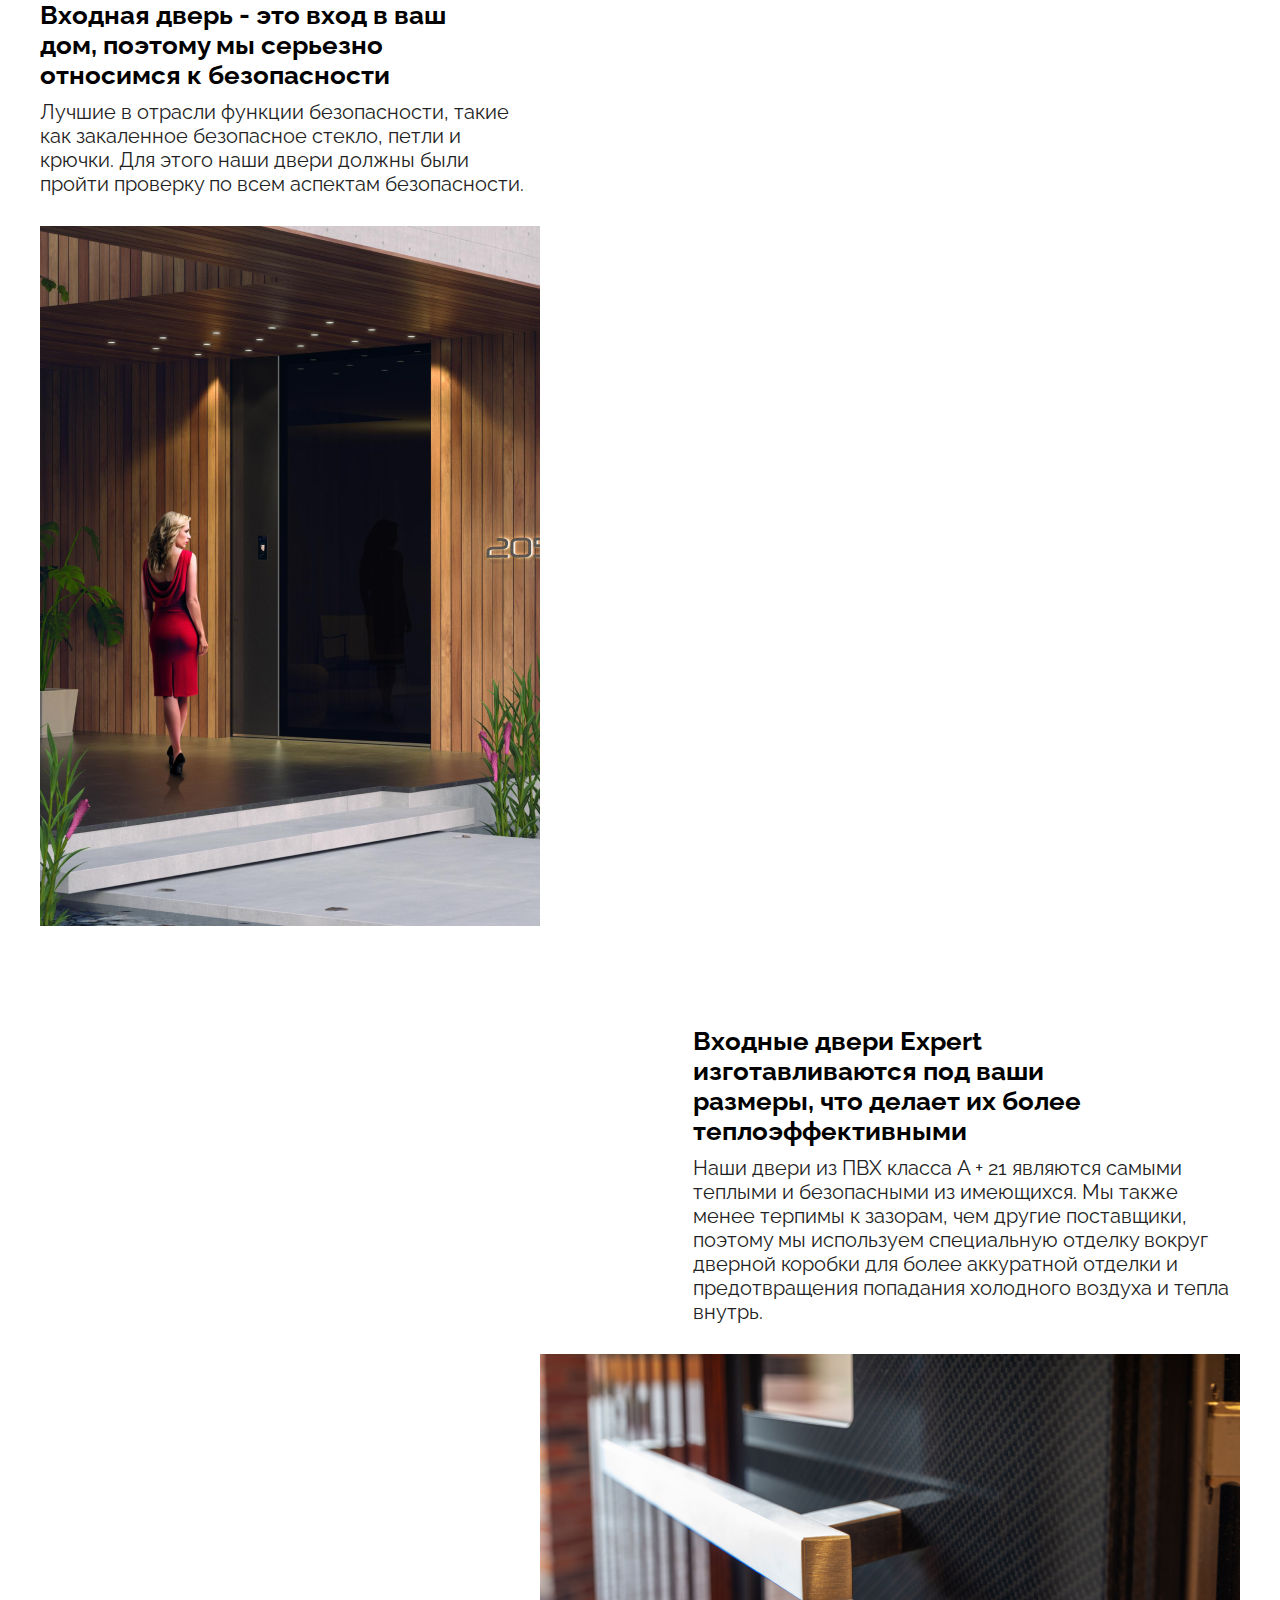
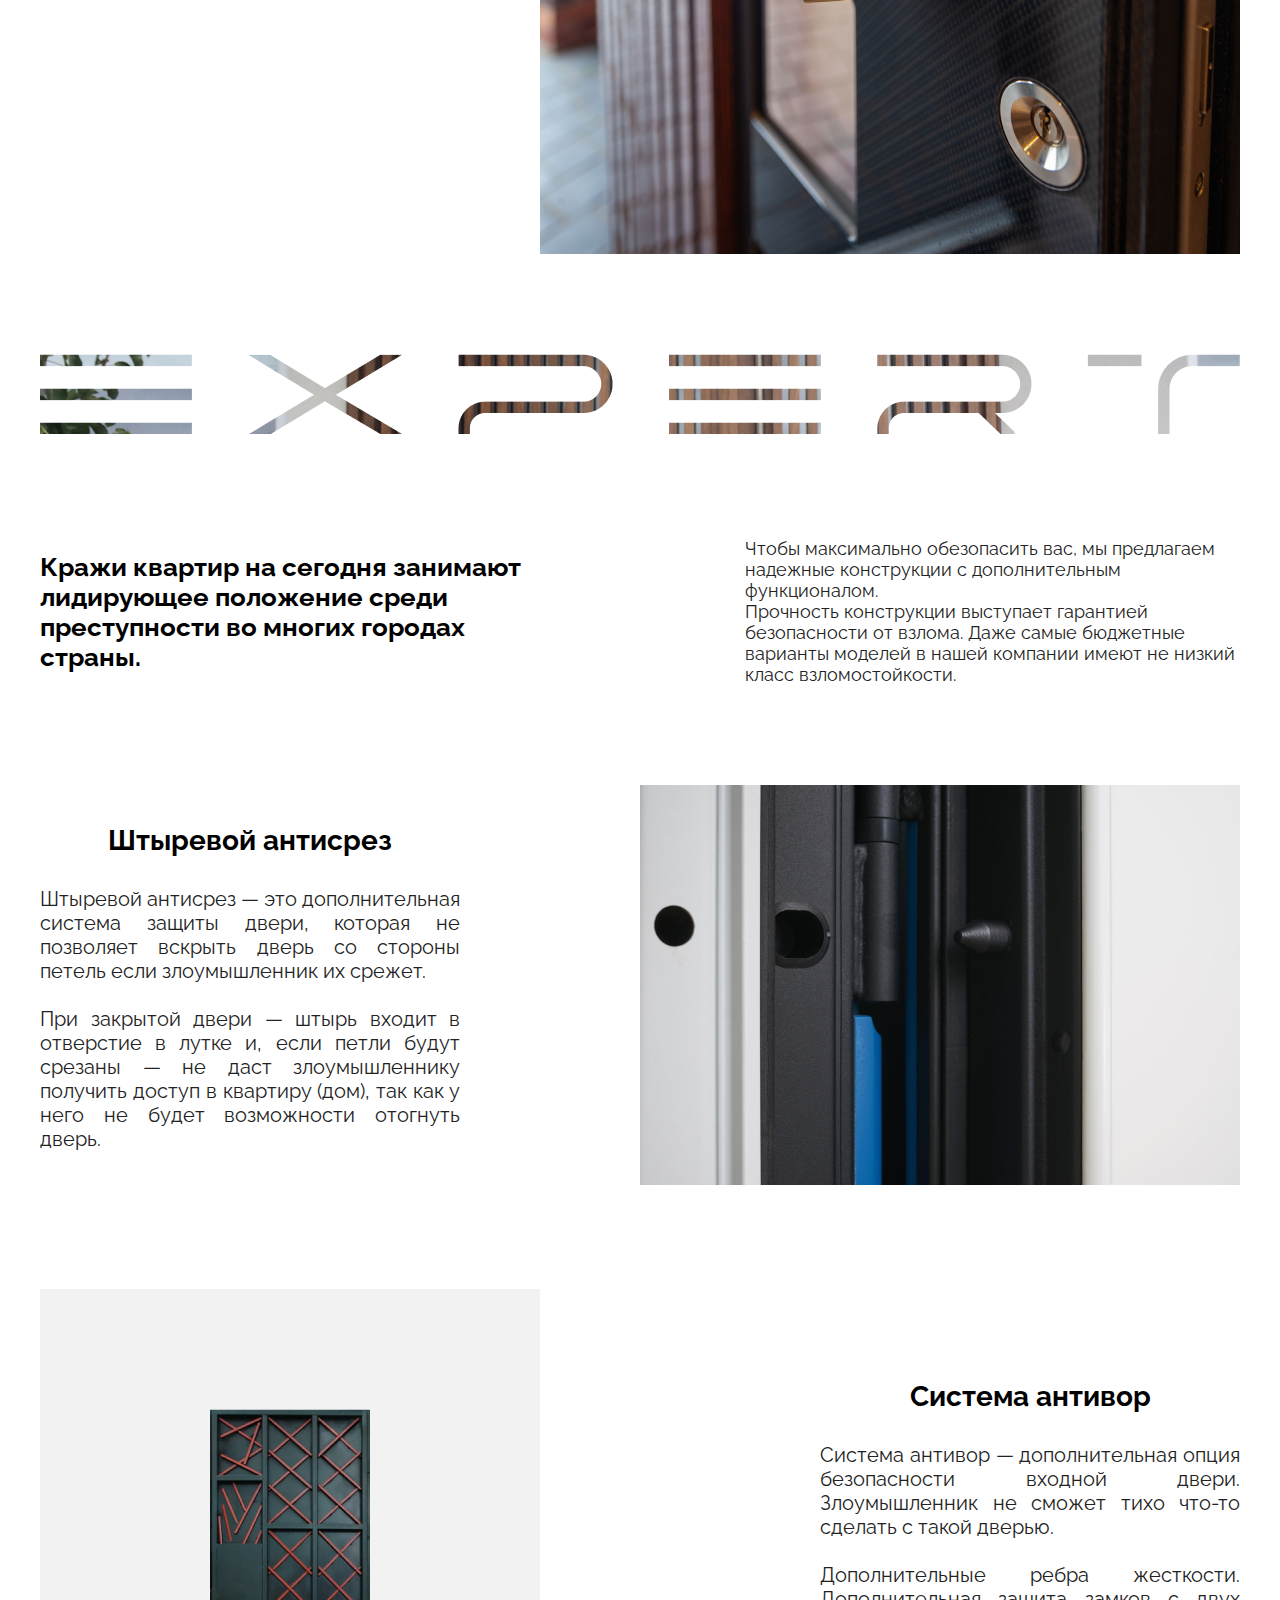
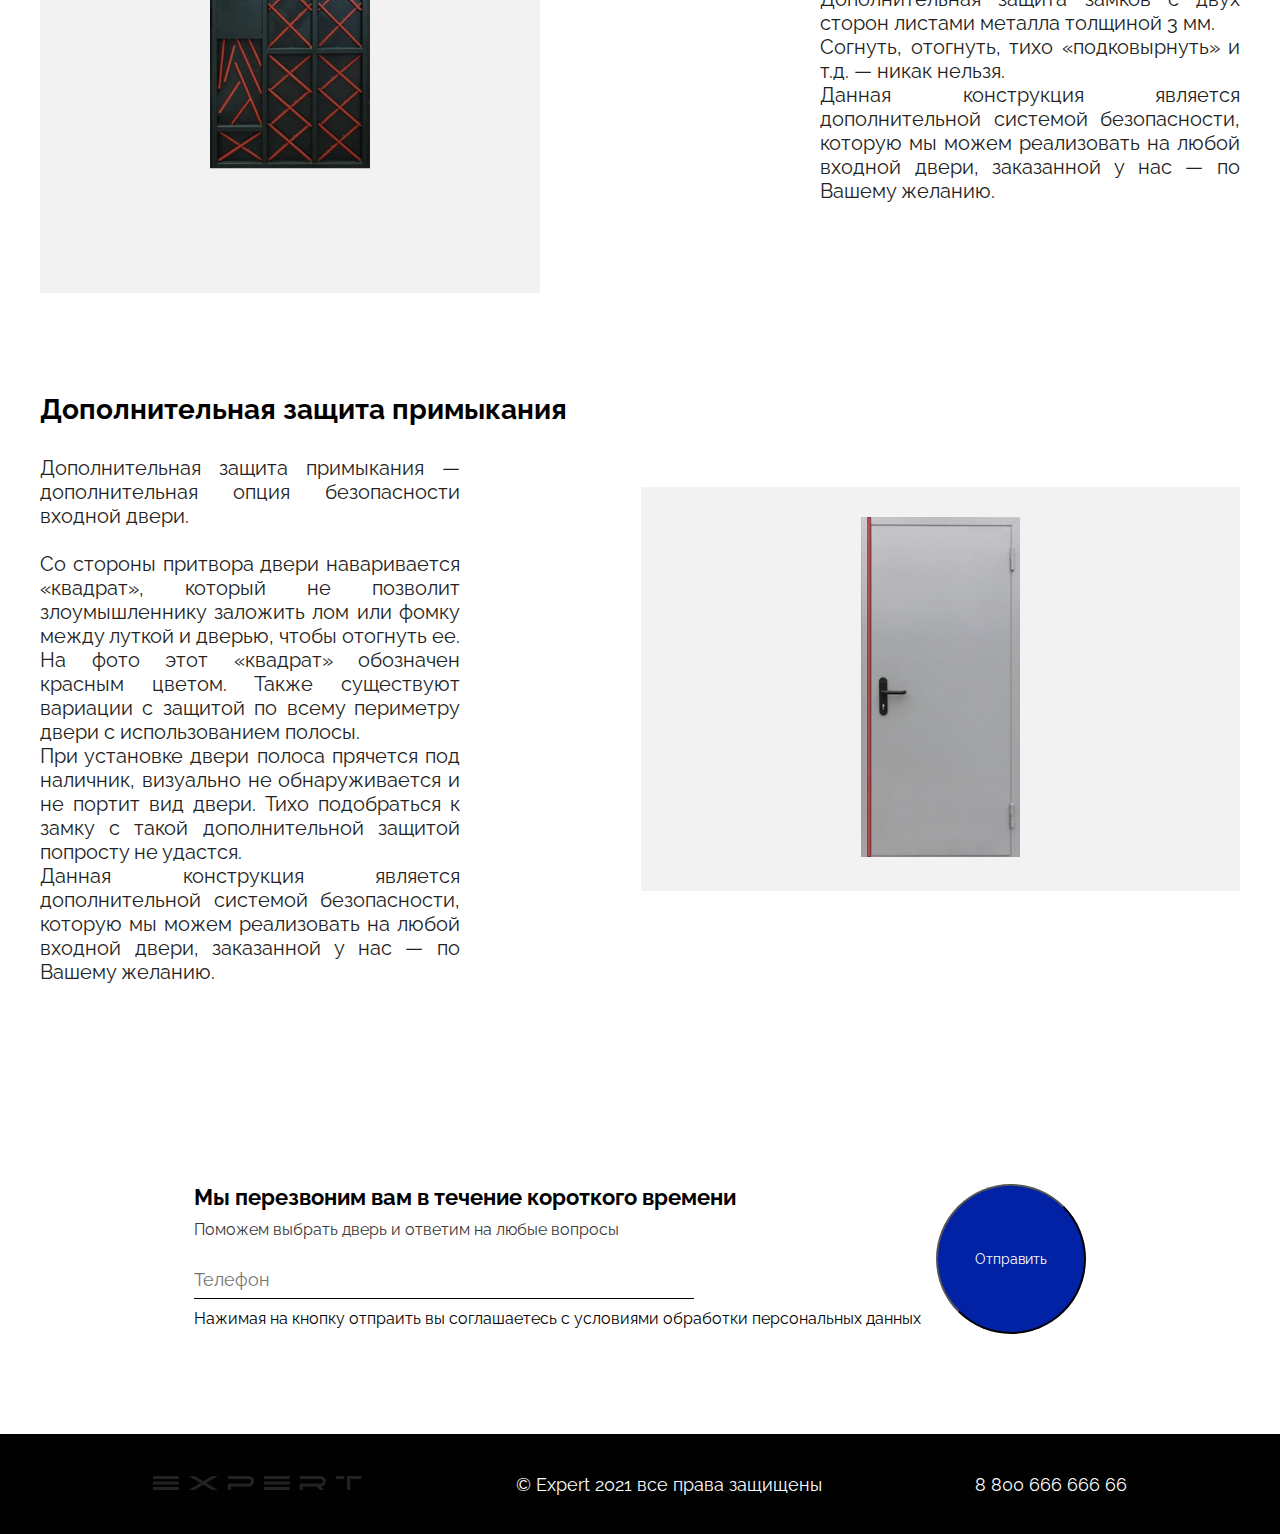
==== commit c5caf9f9: "adaptive ready project" ====
--- a/index.html
+++ b/index.html
@@ -36,9 +36,12 @@
                     <li class="header__item">
                         <a href="#contact" class="header__link">Контакты</a>
                     </li>
+                    <li class="header__item">
+                        <a href="index.html" class="header__link exit">Выход</a>
+                    </li>
                 </ul>
             </div>
-            <div class="header__menu"></div>
+            <span class="header__menu"></span>
         </div>
         <div class="header__logo">
             <img src="img/expertGrey.png" alt="">
--- a/css/main.css
+++ b/css/main.css
@@ -37,7 +37,6 @@
 .txt {
     color: #222;
     letter-spacing: 2%;
-    line-height: 20,8px;
     font-size: 20px;
 }
 
@@ -82,6 +81,14 @@
     transform: translate(-50%, -50%);
 }
 
+.header__menu {
+    display: none;
+}
+
+.exit {
+    display: none;
+}
+
 /* header end */
 
 /* feature start */
@@ -134,6 +141,12 @@
     max-width: 500px;
     max-height: 700px;
     overflow: hidden;
+}
+
+.secondFeature__img img {
+    width: 100%;
+    height: 100%;
+    object-fit: cover;
 }
 
 .thirdFeature {
@@ -304,6 +317,7 @@
     width: 100%;
     min-height: 500px;
     background: #010101;
+    margin-bottom: 100px;
 }
 
 .delivery__nav {
@@ -355,7 +369,7 @@
 }
 
 .delivery__content {
-    margin: 100px 0;
+    margin-bottom: 100px;
     display: flex;
     flex-direction: column;
 }
@@ -541,3 +555,218 @@
 
 /* desc end */
 
+/* product Start */
+
+.productSale .container {
+    border-top: 2px solid #ada7a7;
+    border-bottom: 2px solid #727272;
+    padding: 20px 0;
+    display: flex;
+    align-items: center;
+    justify-content: center;
+    column-gap: 50px;
+    margin-bottom: 100px;
+}
+
+.productSale__price {
+    justify-content: left;
+    margin-bottom: 10px;
+}
+
+.productSale__desc {
+    display: flex;
+    flex-direction: column;
+}
+
+.discount__price-econom {
+    padding: 10px;
+    background: #D62D30;
+    font-size: 18px;
+    color: #fff;
+    display: flex; 
+    align-items: center;
+    justify-content: center;
+}
+
+.discount__price-deadline {
+    font-size: 14px;
+    margin-bottom: 25px;
+    color: #727272;
+}
+
+.productSale-img {
+    max-width: 275px;
+    max-height: 540px;
+    overflow: hidden;
+}
+
+.productSale-img img {
+    width: 100%;
+    height: 100%;
+    object-fit: cover;
+}
+
+.productSale__buy {
+    padding: 10px;
+    color: #e5e5e5;
+    background: #0222A5;
+    max-width: 150px;
+    width: 100%;
+    display: flex;
+    align-items: center;
+    justify-content: center;
+}
+
+.productInfo__list {
+    display: grid;
+    grid-template-columns: repeat(4, 25%);
+    margin-bottom: 50px;
+}
+
+.productInfo__link {
+    display: flex;
+    align-items: center;
+    justify-content: center;
+    border: 1px solid #010101;
+    border-top: none;
+    min-height: 50px;
+    color: #010101;
+}
+
+.productInfo__link.active {
+    background: #010101;
+    color: #fefefe;
+}
+
+.boxInfo {
+    padding: 10px 15px;
+    width: 100%;
+    display: flex;
+    align-items: center;
+    justify-content: space-between;
+    font-size: 18px;
+}
+
+.boxInfo.grey {
+    background: #e5e5e5;
+}
+
+.productInfo__boxes {
+    margin-bottom: 70px;
+}
+
+.productInfo-guarantee {
+    display: flex;
+    flex-direction: column;
+}
+
+.productInfo-guarantee-title {
+    font-size: 24px;
+    color: #010101;
+    margin-bottom: 10px;
+    max-width: 750px;
+    width: 100%;
+}
+
+.productInfo-guarantee-txt {
+    font-size: 20px;
+    color: #424242;
+    max-width: 500px;
+    width: 100%;
+    margin-bottom: 50px;
+}
+
+.productInfo-guarantee-title2 {
+    color: #0222A5;
+    font-size: 20px;
+    margin-bottom: 22px;
+}
+
+.productInfo-guarantee-txt2 {
+    max-width: 520px;
+    width: 100%;
+    color: #010101;
+    margin-bottom: 30px;
+    font-size: 18px;
+}
+
+.productInfo-back-desc {
+    display: flex;
+    justify-content: space-between;
+    margin-bottom: 20px;
+}
+
+.productInfo-back-title {
+    font-size: 22px;
+    max-width: 450px;
+    width: 100%;
+    color: #0222A5;
+}
+.productInfo-back__list {
+    max-width: 600px;
+    width: 100%;
+}
+
+.productInfo-back__item {
+    border-bottom: 1px solid #C7C7C7;
+    padding-bottom: 10px;
+    margin-bottom: 10px;
+}
+
+.productInfo-back__link {
+    color: #222;
+    font-size: 18px;
+}
+
+/* product end */
+
+/* buy start */
+.buy {
+    position: fixed;
+    width: 100%;
+    height: 100%;
+    top: 0;
+    left: 0;
+    display: none;
+    align-items: center;
+    justify-content: center;
+    width: 100%;
+    height: 100%;
+    backdrop-filter: blur(3px);
+}
+
+.buy__menu { 
+    background: #FAFAFA;
+    padding: 60px 100px;
+}
+
+.buy__menu-title {
+    color: #010101;
+    font-size: 22px;
+    max-width: 382px;
+    width: 100%;
+    text-align: center;
+    margin: 0 auto 20px;
+}
+
+.buy__button {
+    max-width: 120px;
+    max-height: 120px;
+}
+
+.buy__contact {
+    border: none;
+    padding: unset;
+}
+
+.buy__contact .container {
+    border: none;
+    margin: unset;
+}
+
+.buy__input,
+.buy__info span {
+    max-width: 250px;
+}
+
+/* buy end */--- a/css/media.css
+++ b/css/media.css
@@ -62,6 +62,13 @@
     }
 
     /* feature end */
+    /* shop start */
+
+    .shop__card-box {
+        max-width: 320px;
+    }
+
+    /* shop end */
 }
 
 @media (max-width: 1024px) {
@@ -79,15 +86,316 @@
     .container {
         max-width: 950px;
     }
-}
-/* @media (max-width: 768px) {} */
+
+    .shop__card-box {
+        max-width: 300px;
+    }
+}
+
+@media (max-width: 768px) {
+    /* header start */
+
+    .container {
+        max-width: 700px;
+    }
+
+    .header__menu {
+        height: 4px;
+        width: 50px;
+        background: #fff;
+        position: relative;
+        display: flex;
+        margin: 40px 0;
+    }
+
+    .delivery {
+        padding: 130px 0;
+        margin-bottom: 50px;
+    }
+
+    .delivery__nav .header__menu::before,
+    .delivery__nav .header__menu::after,
+    .delivery__nav .header__menu {
+        background: #010101;
+    }
+
+    .delivery__info-title {
+        max-width: 378px;
+    }
+
+    .delivery__info-txt {
+        max-width: 300px;
+    }
+
+    .delivery__img {
+        right: -200px;
+    }
+
+    .header__menu::before,
+    .header__menu::after {
+        position: absolute;
+        content: '';
+        height: 4px;
+        width: 50px;
+        top: 15px;
+        left: 0;
+        background: #fff;
+    }
+
+    .header__menu::before {
+        top: -15px;
+    }
+
+    .header__list {
+        display: none;
+        background: #010101;
+    }
+
+    .delivery__nav .header__list {
+        background: #fff;
+    }
+
+    .exit {
+        display: inline-block;
+    }
+
+    /* header end */
+    /* feature start */
+
+    .firstFeature__img {
+        max-width: 430px;
+    }
+
+    .secondFeature__title,
+    .secondFeature__txt,
+    .secondFeature__img {
+        max-width: 400px;
+    }
+
+    .secondFeature__img {
+        max-height: 500px;
+    }
+
+    .txt {
+        font-size: 16px;
+        margin: 0 auto;
+    }
+
+    .safe__content {
+        flex-direction: column;
+        text-align: center;
+    }
+
+    .secondFeature__txt {
+        margin: unset;
+    }
+
+    .safe__content,
+    .safe__content-img {
+        margin-bottom: 30px;
+    }
+
+    .contact__info {
+        max-width: 500px;
+    }
+
+    .footer__span {
+        display: none;
+    }
+
+    /* feature end */
+
+    .shop__card-box {
+        max-width: 230px;
+        text-align: center;
+    }
+}
+
 /* @media (max-width: 736px) {} */
 /* @media (max-width: 734px) {} */
-/* @media (max-width: 684px) {} */
+@media (max-width: 684px) {
+    .container {
+        max-width: 650px;
+    }
+
+    .contact__button {
+        width: 120px;
+        height: 120px;
+    }
+
+    .shop__cards {
+        flex-flow: wrap;
+        justify-content: center;
+        column-gap: 50px;
+        row-gap: 30px;
+    }
+
+    .shop__card-box {
+        max-width: 280px;
+    }
+
+    .productInfo__link {
+        text-align: center;
+    }
+
+    .boxInfo {
+        font-size: 16px;
+    }
+
+    .shop__title {
+        margin-bottom: 20px;
+    }
+}
+
 /* @media (max-width: 667px) {} */
-/* @media (max-width: 576px) {} */
-/* @media (max-width: 414px) {} */
+@media (max-width: 576px) {
+    .container {
+        max-width: 520px;
+    }
+
+    .contact__info {
+        max-width: 350px;
+    }
+
+    .shop__card-box {
+        max-width: 320px;
+    }
+
+    .catalogs .container {
+        justify-content: center;
+        flex-flow: wrap;
+        column-gap: 20px;
+        row-gap: 30px;
+    }
+
+    .desc__boxes {
+        display: flex;
+        flex-direction: column;
+        align-items: left;
+        row-gap: 30px;
+    }
+
+    .delivery__img {
+        right: -283px;
+    }
+}
+
+@media (max-width: 414px) {
+    .container {
+        max-width: 390px;
+    }
+
+    .container,
+    .expert__banner,
+    .header__logo {
+        width: 350px;
+    }
+
+    .firstSafe__border,
+    .secondSafe__border {
+        padding: 60px 110px;
+    }
+
+    .contact__button {
+        width: 80px;
+        height: 80px;
+    }
+
+    .contact .container {
+        align-items: center;
+    }
+
+    .delivery__info-title {
+        max-width: 350px;
+        text-align: center;
+    }
+
+    .delivery__info-txt {
+        max-width: 340px;
+        text-align: center;
+    }
+
+    .delivery__info-title,
+    .delivery__info-btn {
+        font-size: 20px;
+        margin: 0 auto;
+    }
+
+    .delivery__img {
+        display: none;
+    }
+
+    .productInfo__list {
+        grid-template-columns: repeat(2, 50%);
+    }
+
+    .productInfo__link {
+        border: 1px solid #010101;
+    }
+
+    .productSale .container {
+        flex-flow: wrap;
+        row-gap: 30px;
+        text-align: center;
+    }
+
+    .productSale__price {
+        justify-content: center;
+    }
+}
+
 /* @media (max-width: 412px) {} */
-/* @media (max-width: 375px) {} */
+@media (max-width: 375px) {
+    .container {
+        max-width: 340px;
+    }
+
+    .firstFeature {
+        flex-direction: column;
+        text-align: center;
+    }
+
+    .safe__info {
+        flex-direction: column;
+        text-align: center;
+        row-gap: 10px;
+    }
+
+    .contact__title {
+        font-size: 20px;
+    }
+
+    .productInfo-back-title {
+        font-size: 18px;
+    }
+
+    .productInfo-back__link {
+        font-size: 16px;
+    }
+}
+
 /* @media (max-width: 360px) {} */
-/* @media (max-width: 320px) {} */+@media (max-width: 320px) {
+    .container {
+        max-width: 290px;
+    }
+
+    .container,
+    .expert__banner,
+    .header__logo {
+        width: 300px;
+    }
+
+    .title,
+    .txt {
+        text-align: center;
+    }
+
+    .shop__card-box {
+        max-width: 290px;
+    }
+
+    .boxInfo {
+        font-size: 14px;
+    }
+}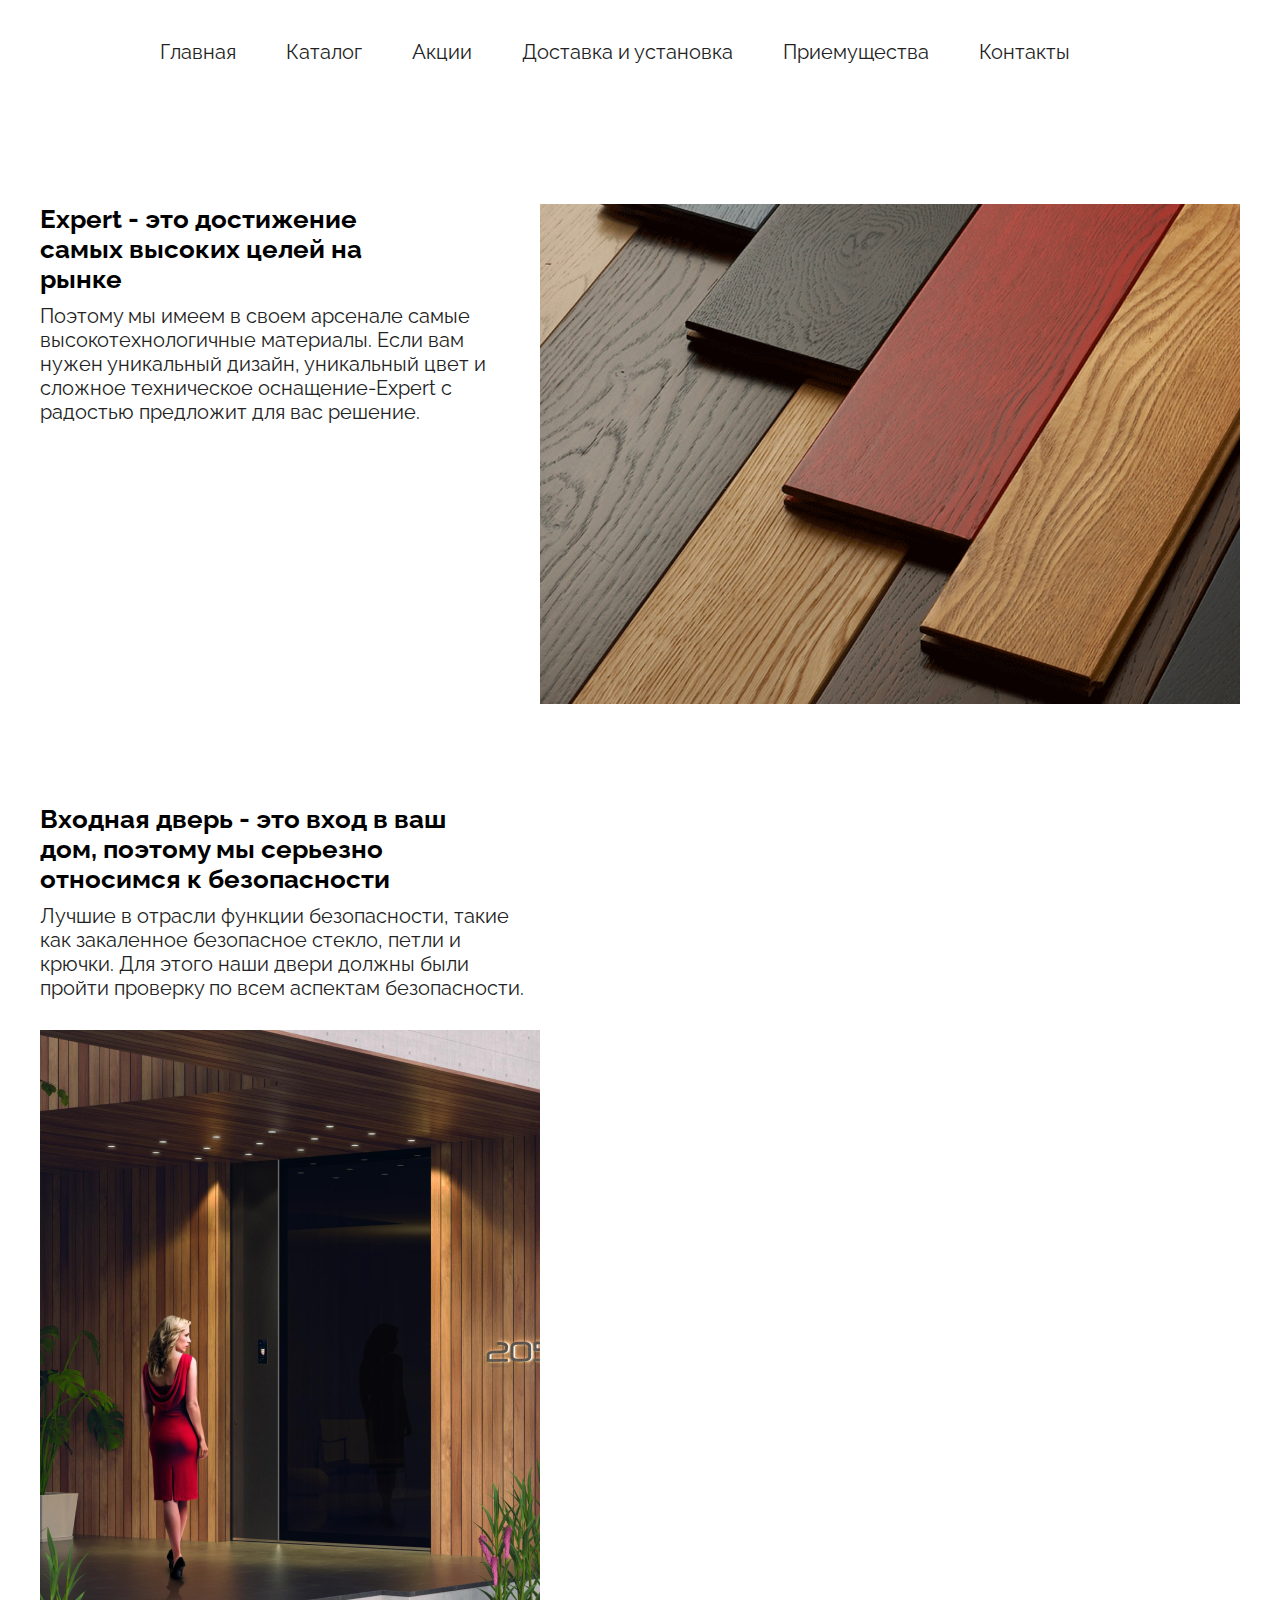
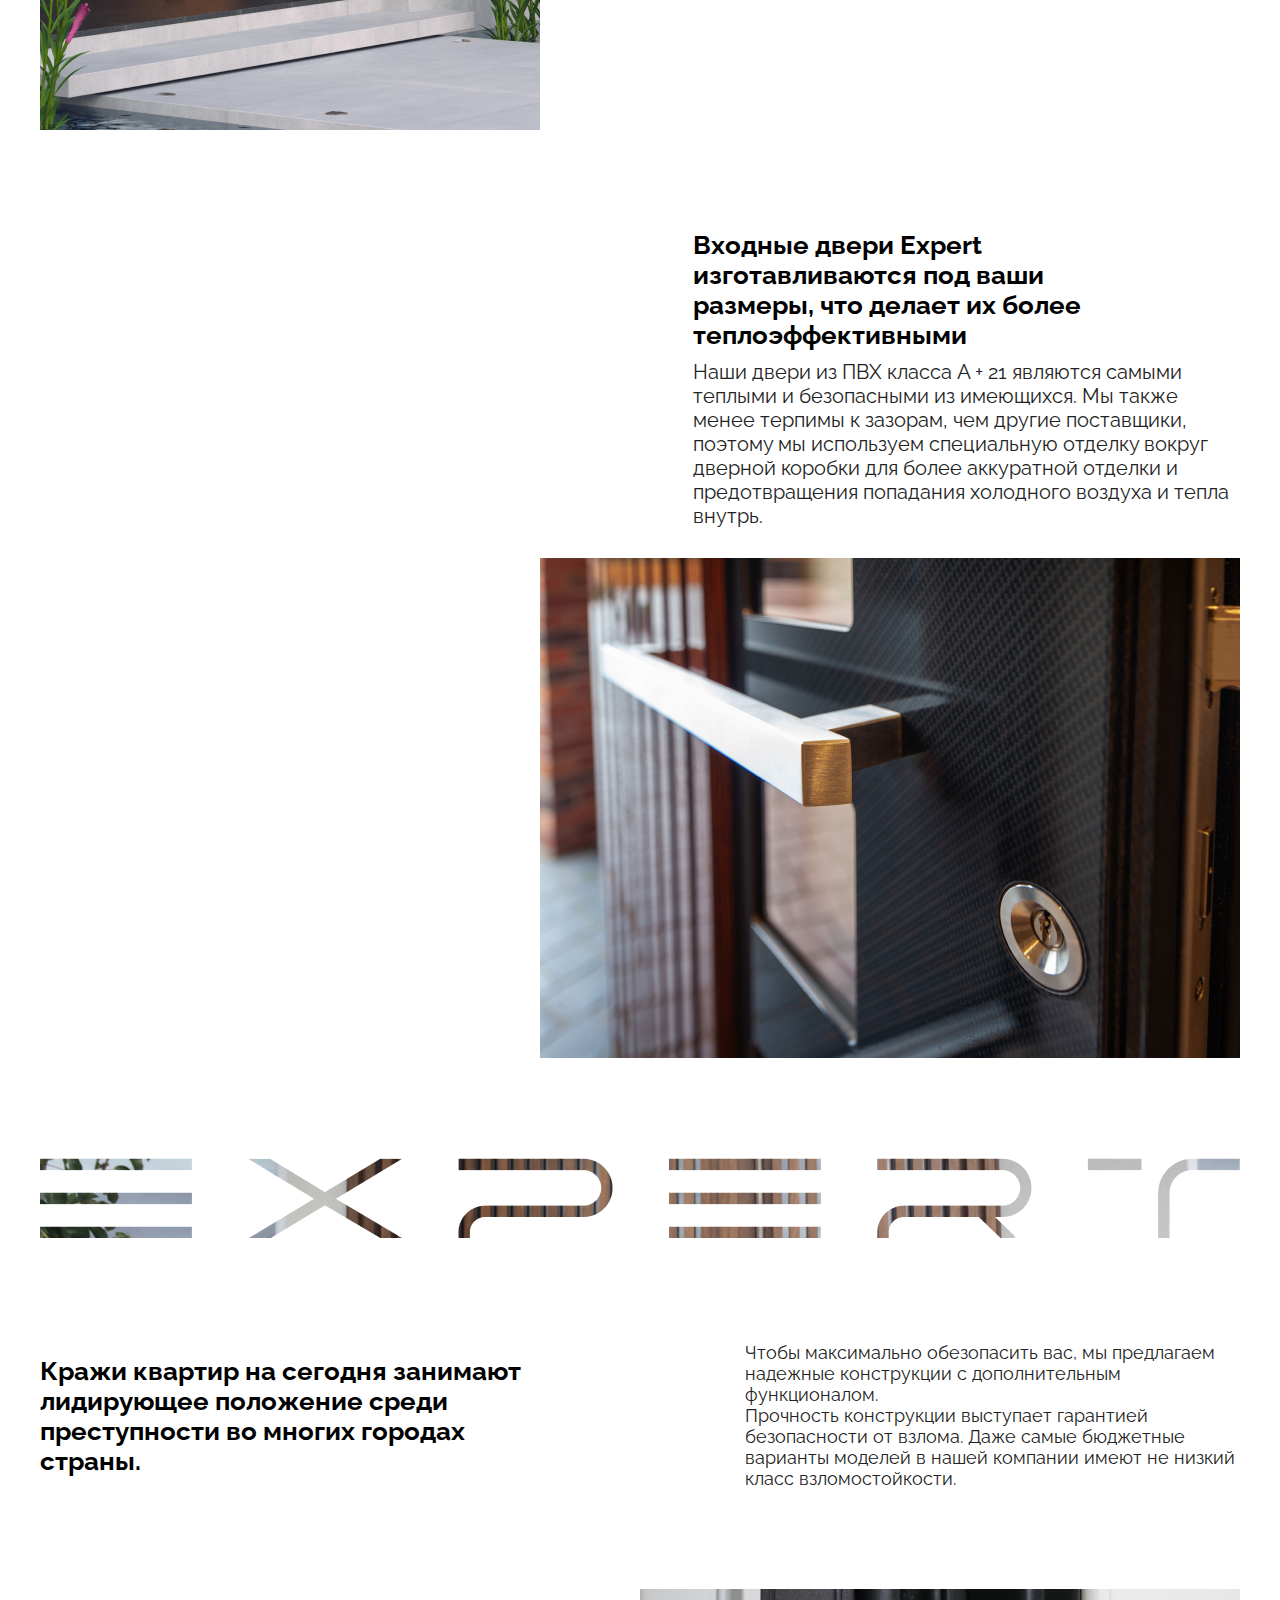
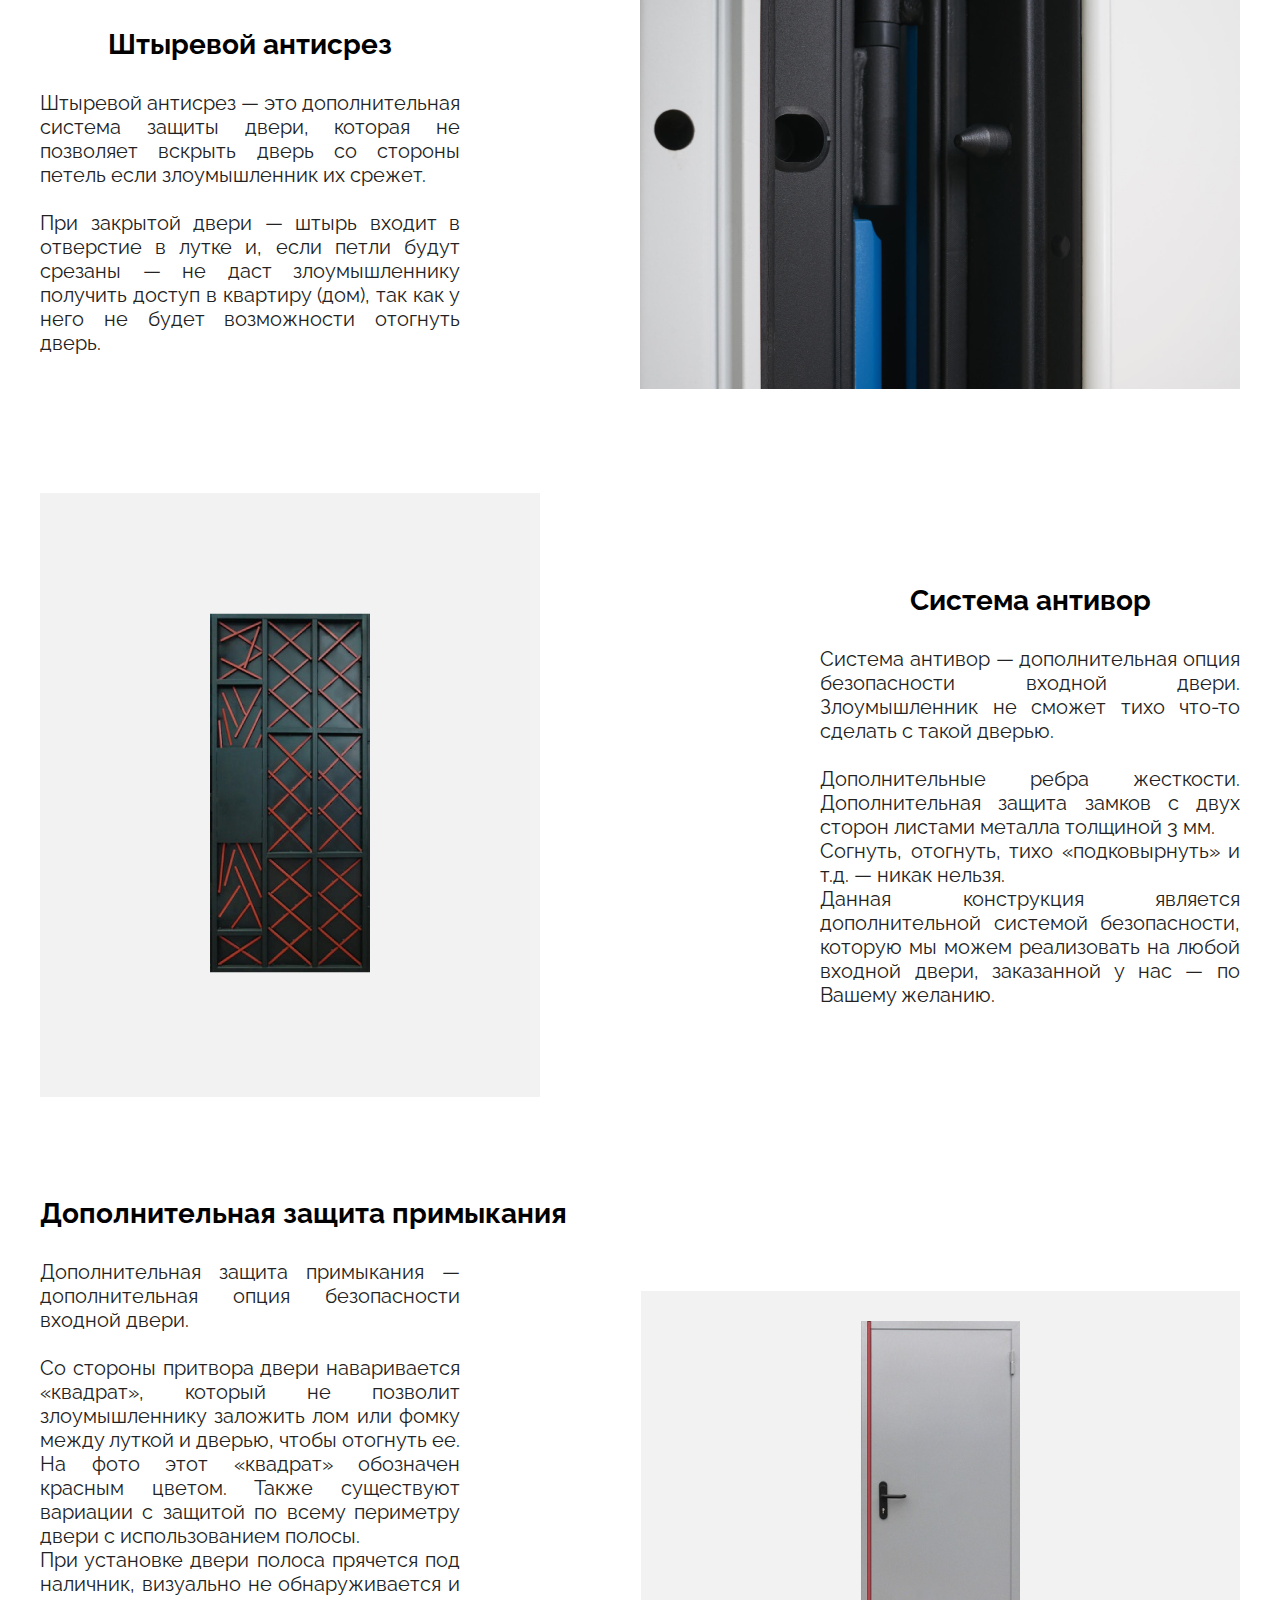
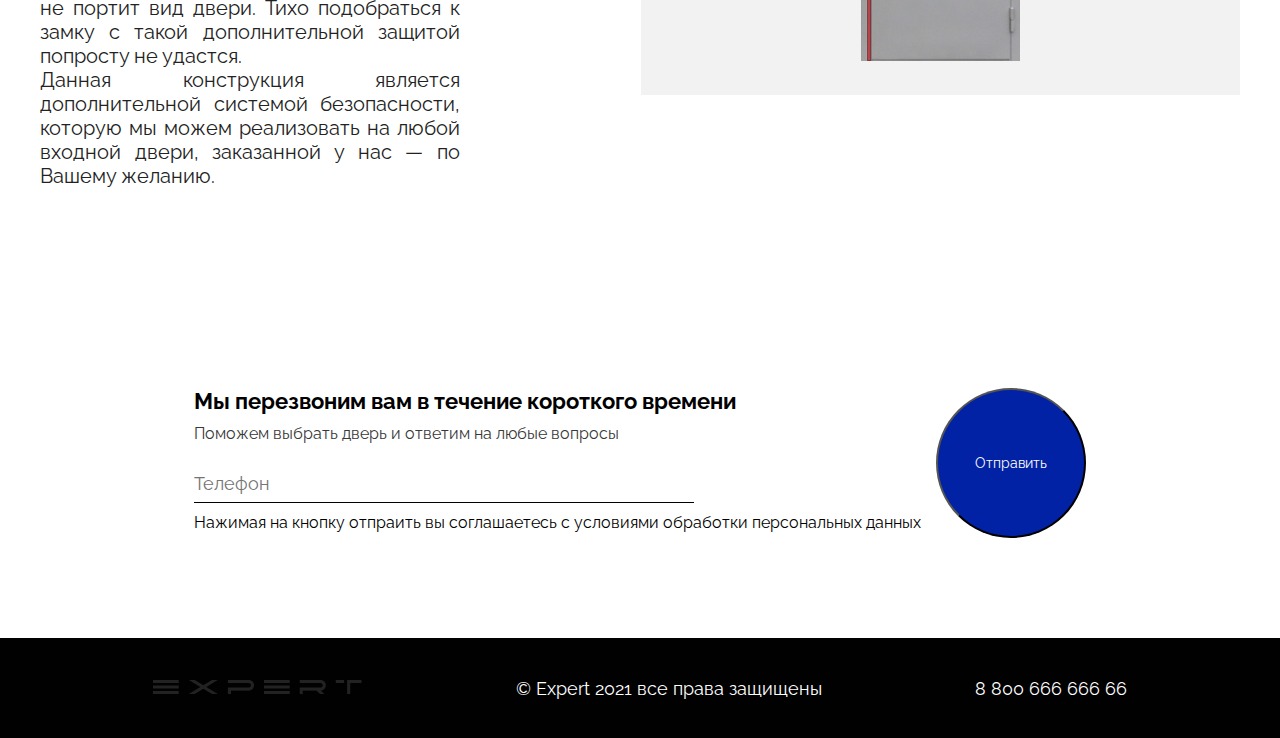
==== commit ad403c9a: "tugadi" ====
--- a/index.html
+++ b/index.html
@@ -19,32 +19,29 @@
             <div class="header__nav">
                 <ul class="header__list">
                     <li class="header__item">
-                        <a href="#!" class="header__link">Главная</a>
+                        <a href="#!" class="header__link delivery__link">Главная</a>
                     </li>
                     <li class="header__item">
-                        <a href="pages/catalog.html" class="header__link">Каталог</a>
+                        <a href="pages/catalog.html" class="header__link delivery__link">Каталог</a>
                     </li>
                     <li class="header__item">
-                        <a href="pages/catalog.html#discount" class="header__link">Акции</a>
+                        <a href="pages/catalog.html#discount" class="header__link delivery__link">Акции</a>
                     </li>
                     <li class="header__item">
-                        <a href="pages/delivery.html" class="header__link">Доставка и установка</a>
+                        <a href="pages/delivery.html" class="header__link delivery__link">Доставка и установка</a>
                     </li>
                     <li class="header__item">
-                        <a href="#features" class="header__link">Приемущества</a>
+                        <a href="#features" class="header__link delivery__link">Приемущества</a>
                     </li>
                     <li class="header__item">
-                        <a href="#contact" class="header__link">Контакты</a>
+                        <a href="#contact" class="header__link delivery__link">Контакты</a>
                     </li>
                     <li class="header__item">
-                        <a href="index.html" class="header__link exit">Выход</a>
+                        <a href="index.html" class="header__link exit delivery__link">Выход</a>
                     </li>
                 </ul>
             </div>
             <span class="header__menu"></span>
-        </div>
-        <div class="header__logo">
-            <img src="img/expertGrey.png" alt="">
         </div>
     </header>
     <main>
--- a/css/main.css
+++ b/css/main.css
@@ -45,8 +45,6 @@
 .main__header {
     position: relative;
     width: 100%;
-    min-height: 100vh;
-    background: url(../img/headerBack.png) no-repeat center center / cover;
 }
 
 .header__nav {
@@ -451,24 +449,31 @@
     color: #222;
 }
 
+.shop .container {
+    display: flex;
+    margin-bottom: 100px;
+    justify-content: space-between;
+    row-gap: 30px;
+    column-gap: 50px;
+}
+
 .shop__cards {
     display: flex;
-    justify-content: space-between;
-    margin-bottom: 100px;
+    flex-flow: wrap;
+    justify-content: none;
+    column-gap: 50px;
 }
 
 .shop__card-box {
-    max-width: 370px;
-    width: 100%;
-    min-height: 487px;
+    max-width: 280px;
+    width: 100%;
+    min-height: 300px;
     background: #f2f2f2;
-    display: flex;
-    align-items: center;
-    justify-content: center;
-    flex-direction: column;
-    padding: 0 105px;
+    text-align: center;
+    padding: 0 80px;
     margin-bottom: 10px;
     position: relative;
+    border-radius: 15px;
 }
 
 .shop__name {
@@ -522,7 +527,8 @@
 
 .desc__boxes {
     display: flex;
-    column-gap: 30px;
+    row-gap: 30px;
+    flex-direction: column;
 }
 
 .desc__box {
@@ -594,16 +600,19 @@
     color: #727272;
 }
 
-.productSale-img {
-    max-width: 275px;
-    max-height: 540px;
+.productSale-img,
+.shop__card-img {
+    max-width: 160px;
+    max-height: 336px;
     overflow: hidden;
 }
 
-.productSale-img img {
+.productSale-img img,
+.shop__card-img img {
     width: 100%;
     height: 100%;
     object-fit: cover;
+    object-position: center;
 }
 
 .productSale__buy {
--- a/css/media.css
+++ b/css/media.css
@@ -268,13 +268,6 @@
         row-gap: 30px;
     }
 
-    .desc__boxes {
-        display: flex;
-        flex-direction: column;
-        align-items: left;
-        row-gap: 30px;
-    }
-
     .delivery__img {
         right: -283px;
     }
